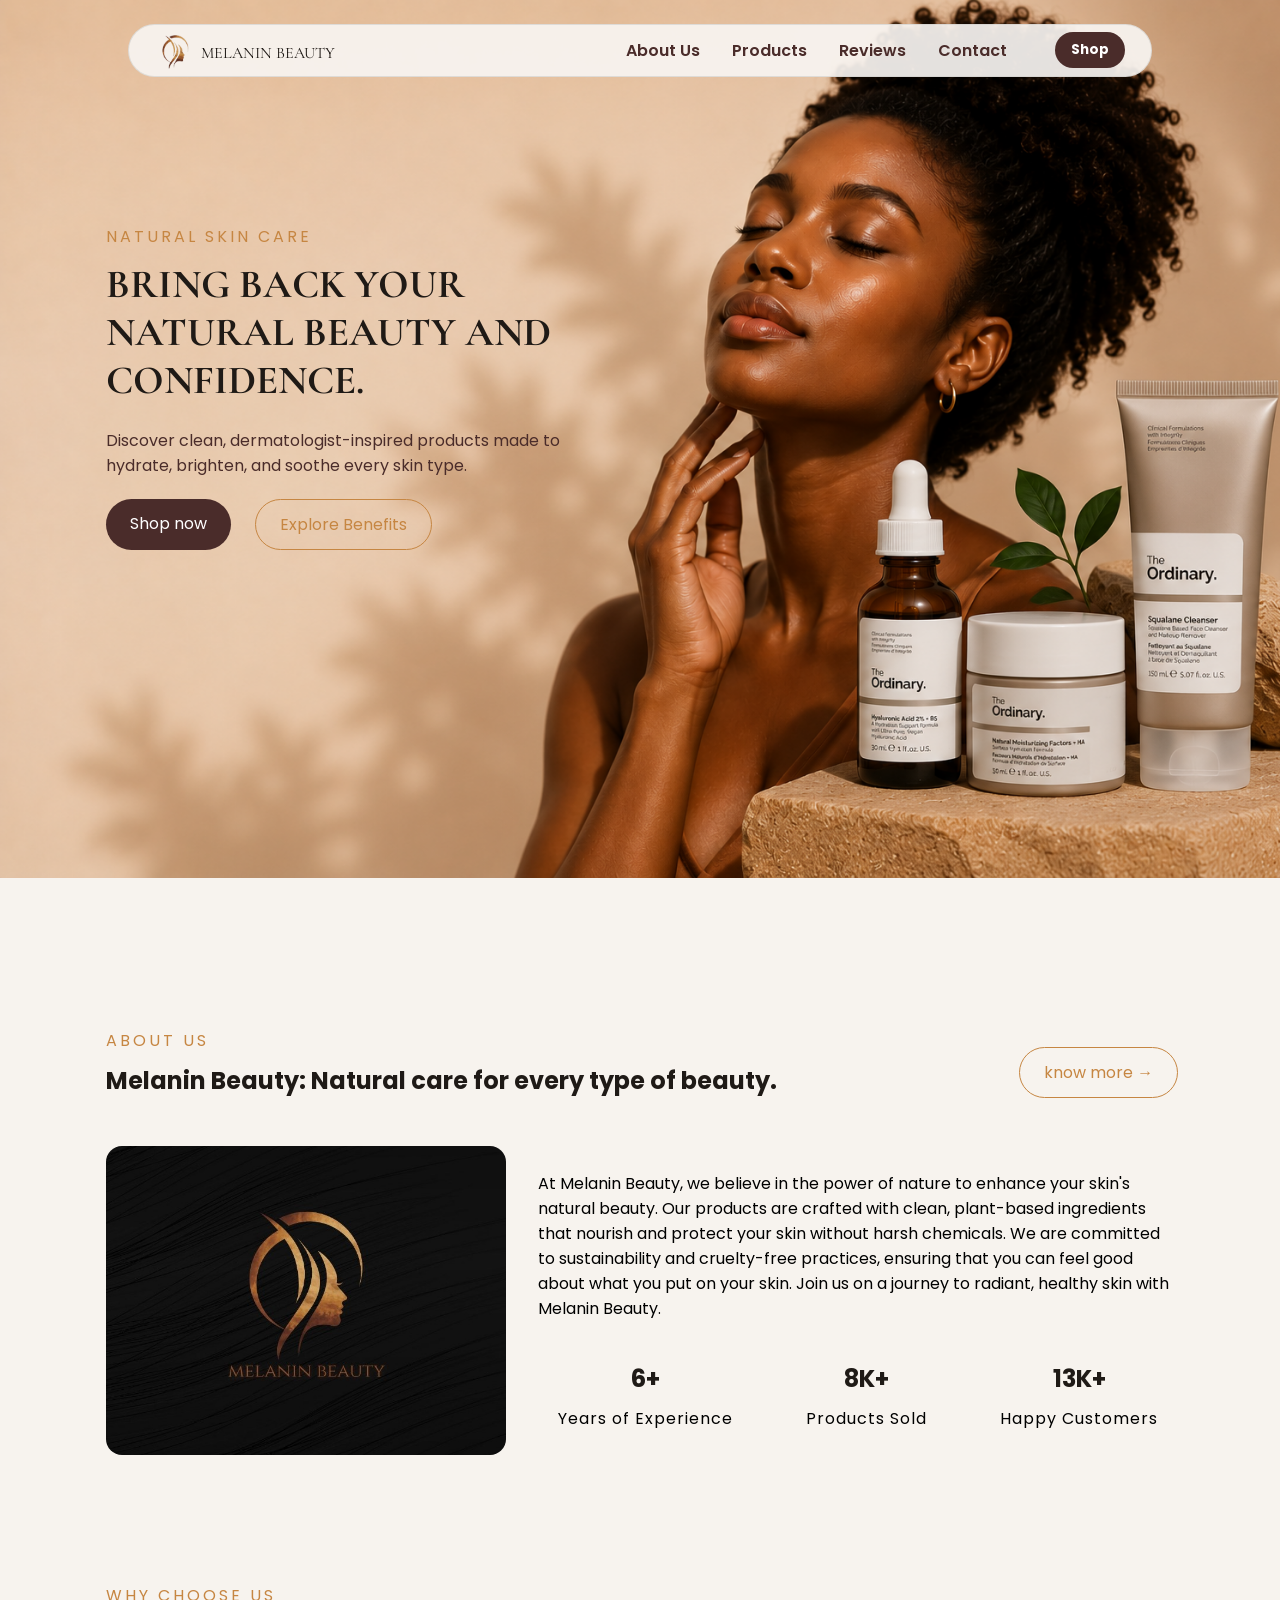
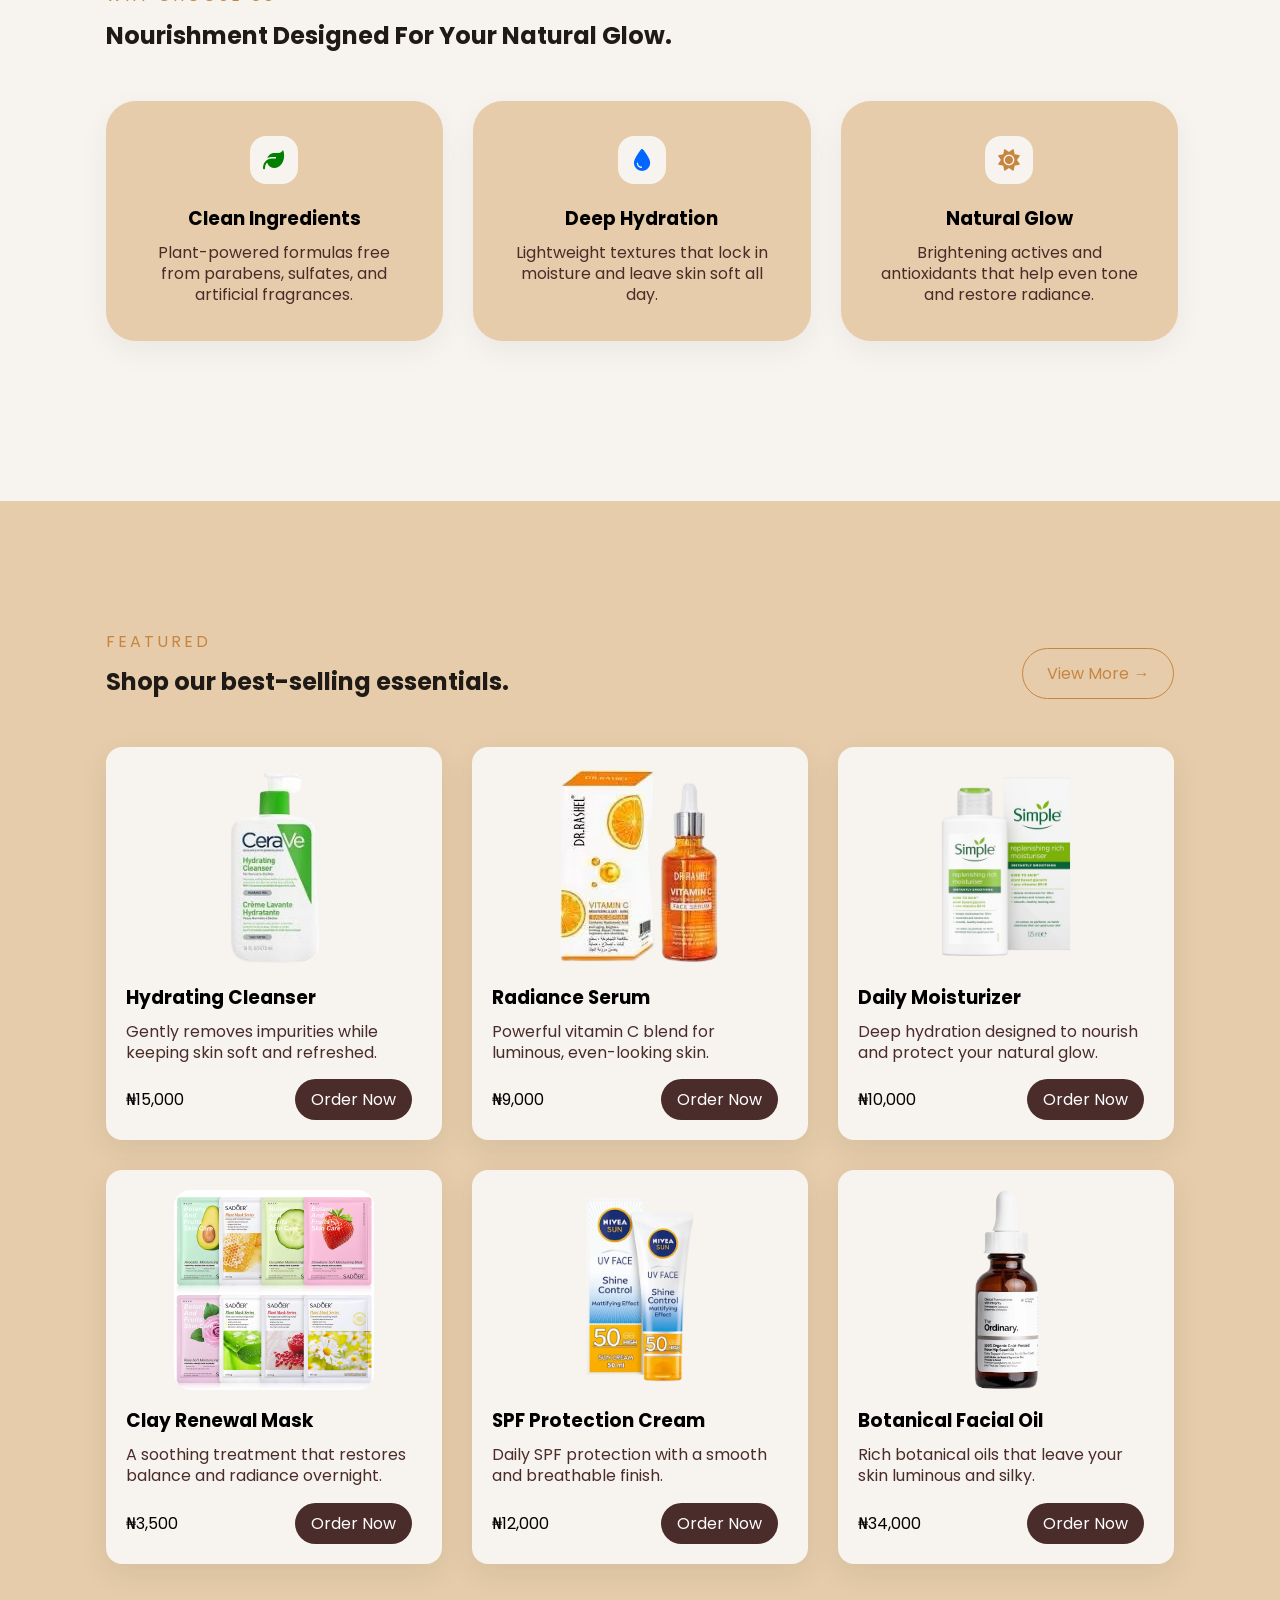
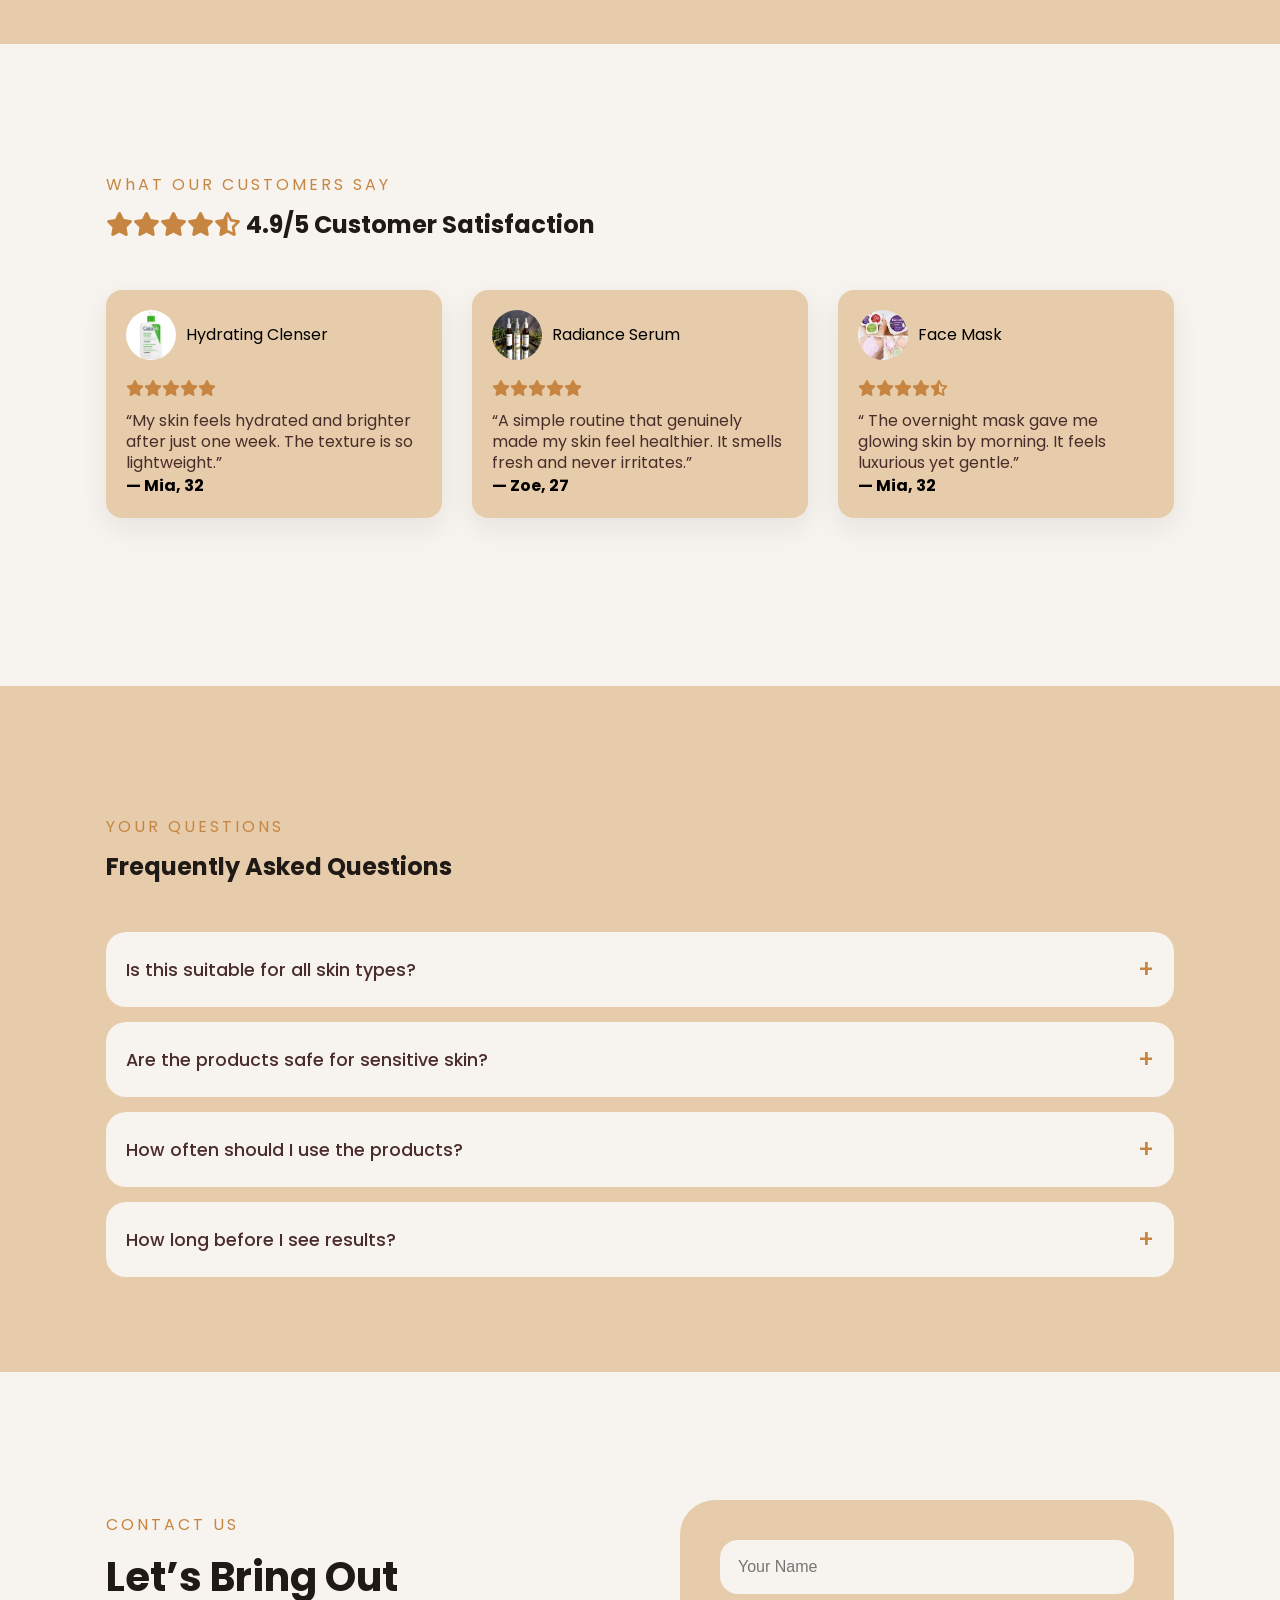
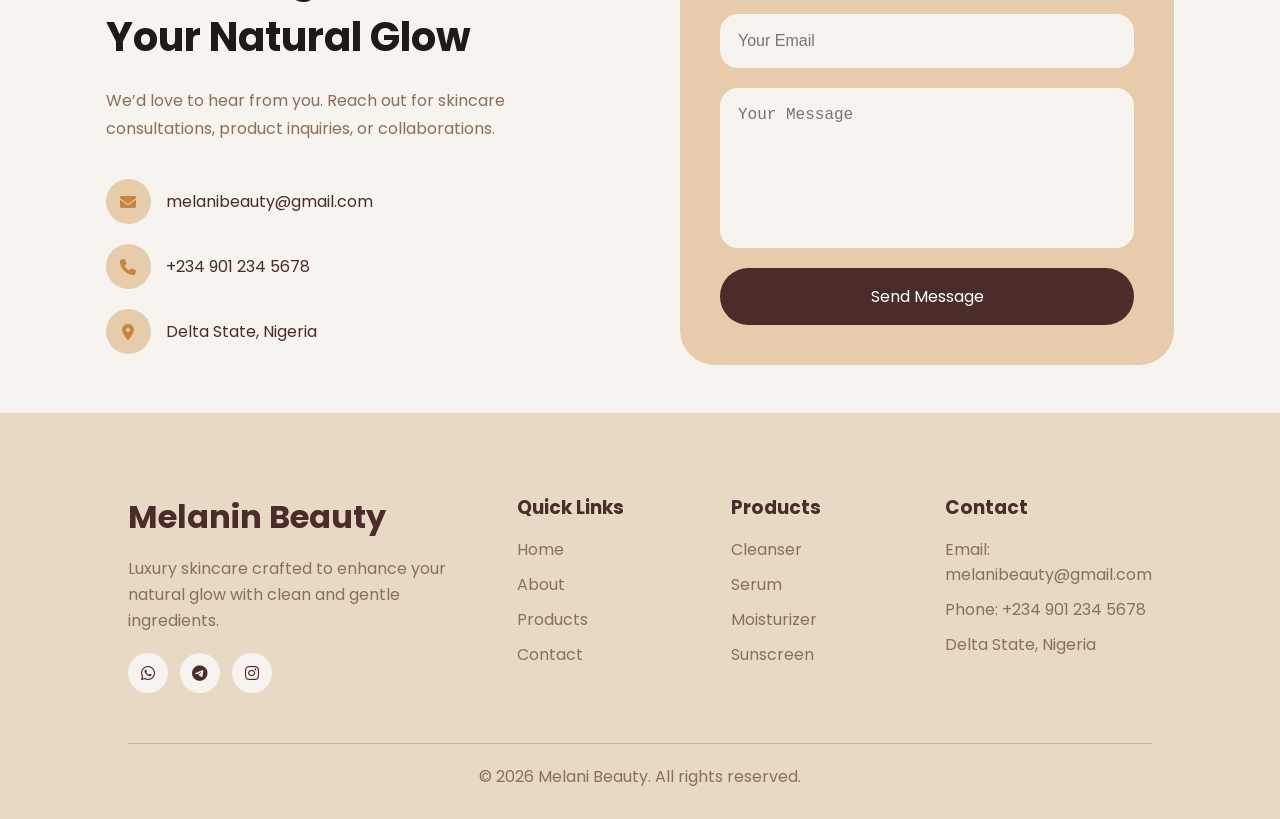
==== index.html @ 63591e83 "all" ====
<!doctype html>
<html lang="en">
  <head>
    <meta charset="UTF-8" />
    <meta name="viewport" content="width=device-width, initial-scale=1.0" />
    <link rel="preconnect" href="https://fonts.googleapis.com" />
    <link rel="preconnect" href="https://fonts.gstatic.com" crossorigin />
    <link
      href="https://fonts.googleapis.com/css2?family=Cormorant+Garamond:wght@400;500;600;700&family=Poppins:wght@300;400;500;600&display=swap"
      rel="stylesheet"
    />
    <link rel="stylesheet" href="style.css" />
    <link
      rel="shortcut icon"
      href="1000046789-removebg-preview.png"
      type="image/x-icon"
    />
    <link
      rel="stylesheet"
      href="https://cdnjs.cloudflare.com/ajax/libs/font-awesome/6.5.1/css/all.min.css"
    />
    <title>MELANIN BEAUTY</title>
  </head>
  <body>
    <header>
      <!-- header -->
      <nav class="contain container reveal">
        <a href="#" id="logo"
          ><img src="1000046789-removebg-preview.png" alt="logo" />
          <p class="logo-text">MELANIN BEAUTY</p></a
        >

        <!-- toggle input -->
        <input type="checkbox" id="menu-toggle" hidden />

        <!-- icon opens menu -->
        <label for="menu-toggle" class="dropdownimg">
          <span></span>
          <span></span>
          <span></span>
        </label>

        <!-- full dropdown -->
        <div class="dropdown">
          <ul>
            <div class="navtext">
              <a href="#about"><li>About Us</li></a>
              <a href="#products"><li>Products</li></a>
              <a href="#reviews"><li>Reviews</li></a>
              <a href="#contact"><li>Contact</li></a>
            </div>

            <!-- nav button -->
            <button class="navbutton">
              <a href="./product/index.html">Shop</a>
            </button>
          </ul>
        </div>
      </nav>
    </header>

    <main>
      <!-- Hero -->
      <section class="top-hero">
        <div class="hero contain container">
          <!-- hero-text -->
          <div class="hero-text">
            <p class="intro">NATURAL SKIN CARE</p>
            <h1>BRING BACK YOUR NATURAL BEAUTY AND CONFIDENCE.</h1>
            <p id="hero-second" class="sub">
              Discover clean, dermatologist-inspired products made to hydrate,
              brighten, and soothe every skin type.
            </p>

            <!-- hero-buttons -->
            <div class="hero-buttons">
              <a href="./product/index.html" id="hero-first">Shop now</a>

              <a href="#benefits" id="hero-butt">Explore Benefits</a>
            </div>
          </div>
        </div>
      </section>

      <div class="container bodily">
        <!-- About us -->
        <section id="about" class="contain reveal">
          <!-- section head -->
          <div class="sec-text">
            <div class="sec-head">
              <p class="intro">ABOUT US</p>
              <h2>Melanin Beauty: Natural care for every type of beauty.</h2>
            </div>
            <a href="./About/index.html">know more →</a>
          </div>

          <!-- about content -->
          <div class="about-content">
            <img src="Screenshot_20260519-163848.jpg" alt="" />
            <div class="about-text">
              <p>
                At Melanin Beauty, we believe in the power of nature to enhance
                your skin's natural beauty. Our products are crafted with clean,
                plant-based ingredients that nourish and protect your skin
                without harsh chemicals. We are committed to sustainability and
                cruelty-free practices, ensuring that you can feel good about
                what you put on your skin. Join us on a journey to radiant,
                healthy skin with Melanin Beauty.
              </p>

              <div class="stats-section">
                <div class="stat-box">
                  <h2 class="counter" data-target="10" data-suffix="+">0</h2>
                  <p>Years of Experience</p>
                </div>

                <div class="stat-box">
                  <h2 class="counter" data-target="15" data-suffix="K+">0</h2>
                  <p>Products Sold</p>
                </div>

                <div class="stat-box">
                  <h2 class="counter" data-target="25" data-suffix="K+">0</h2>
                  <p>Happy Customers</p>
                </div>
              </div>
            </div>
          </div>
        </section>
        <!-- Benefits -->
        <section id="benefits" class="contain reveal">
          <!-- section head -->
          <div class="sec-head">
            <p class="intro">WHY CHOOSE US</p>
            <h2>Nourishment Designed For Your Natural Glow.</h2>
          </div>

          <!-- value card -->
          <div class="value-grid">
            <!-- first card -->
            <article class="value-card">
              <div class="value-icon"><i class="fas fa-leaf"></i></div>
              <h3>Clean Ingredients</h3>
              <p class="sub">
                Plant-powered formulas free from parabens, sulfates, and
                artificial fragrances.
              </p>
            </article>

            <!-- second card -->
            <article class="value-card">
              <div class="value-icon"><i class="fas fa-tint"></i></div>
              <h3>Deep Hydration</h3>
              <p class="sub">
                Lightweight textures that lock in moisture and leave skin soft
                all day.
              </p>
            </article>

            <!-- third card -->
            <article class="value-card">
              <div class="value-icon"><i class="fas fa-sun"></i></div>
              <h3>Natural Glow</h3>
              <p class="sub">
                Brightening actives and antioxidants that help even tone and
                restore radiance.
              </p>
            </article>
          </div>
        </section>
      </div>

      <div class="bodily differ">
        <!-- Products -->
        <section id="products" class="contain container reveal">
          <!-- section head -->
          <div class="sec-text">
            <div class="sec-head">
              <p class="intro">FEATURED</p>
              <h2>Shop our best-selling essentials.</h2>
            </div>
            <a href="./product/index.html">View More →</a>
          </div>

          <!-- Sales -->
          <div class="product-grid">
            <!-- product 1 -->
            <article class="product-card">
              <div class="product-thumb product-cream">
                <img src="cleanser_1-removebg-preview.png" alt="product" />
              </div>
              <h3>Hydrating Cleanser</h3>
              <p class="sub">
                Gently removes impurities while keeping skin soft and refreshed.
              </p>

              <div class="price">
                <span class="price-num">₦15,000</span>
                <a
                  href="https://wa.me/2349023679816?text=Hello%20I%20want%20to%20place%20an%20order%20for%20cerave%20hydrating%20cleanser%20for%20₦15,000."
                  target="_blank"
                  >Order Now</a
                >
              </div>
            </article>

            <!-- product 2 -->
            <article class="product-card">
              <div class="product-thumb product-serum">
                <img src="serum_3-removebg-preview.png" alt="product" />
              </div>
              <h3>Radiance Serum</h3>
              <p class="sub">
                Powerful vitamin C blend for luminous, even-looking skin.
              </p>
              <div class="price">
                <span class="price-num">₦9,000</span>
                <a
                  href="https://wa.me/2349023679816?text=Hello%20I%20want%20to%20place%20an%20order%20for%20DrRashel%20radiance%20serum%20for%20₦9,000."
                  target="_blank"
                  >Order Now</a
                >
              </div>
            </article>

            <!-- product 3 -->
            <article class="product-card">
              <div class="product-thumb product-mist">
                <img src="simple-removebg-preview.png" alt="product" />
              </div>
              <h3>Daily Moisturizer</h3>
              <p class="sub">
                Deep hydration designed to nourish and protect your natural
                glow.
              </p>
              <div class="price">
                <span class="price-num">₦10,000</span>
                <a
                  href="https://wa.me/2349023679816?text=Hello%20I%20want%20to%20place%20an%20order%20for%20daily%20moisturizer%20for%20₦10,000."
                  target="_blank"
                  >Order Now</a
                >
              </div>
            </article>

            <!-- product 4 -->
            <article class="product-card">
              <div class="product-thumb product-cream">
                <img src="facemask.avif" alt="product" />
              </div>
              <h3>Clay Renewal Mask</h3>
              <p class="sub">
                A soothing treatment that restores balance and radiance
                overnight.
              </p>
              <div class="price">
                <span class="price-num">₦3,500</span>
                <a
                  href="https://wa.me/2349023679816?text=Hello%20I%20want%20to%20place%20an%20order%20for%20clay%20renewal%20mask%20for%20₦3,500."
                  target="_blank"
                  >Order Now</a
                >
              </div>
            </article>

            <!-- product 5 -->
            <article class="product-card">
              <div class="product-thumb product-serum">
                <img src="sunscreen1-removebg-preview.png" alt="product" />
              </div>
              <h3>SPF Protection Cream</h3>
              <p class="sub">
                Daily SPF protection with a smooth and breathable finish.
              </p>
              <div class="price">
                <span class="price-num">₦12,000</span>
                <a
                  href="https://wa.me/2349023679816?text=Hello%20I%20want%20to%20place%20an%20order%20for%20nivea%20spf%20protection%20cream%20for%20₦12,000."
                  target="_blank"
                  >Order Now</a
                >
              </div>
            </article>

            <!-- product 6 -->
            <article class="product-card">
              <div class="product-thumb product-serum">
                <img src="facial_oil_1-removebg-preview.png" alt="product" />
              </div>
              <h3>Botanical Facial Oil</h3>
              <p class="sub">
                Rich botanical oils that leave your skin luminous and silky.
              </p>
              <div class="price">
                <span class="price-num">₦34,000</span>
                <a
                  href="https://wa.me/2349023679816?text=Hello%20I%20want%20to%20place%20an%20order%20for%20theordinary%20facial%20oil%20for%20₦34,000."
                  target="_blank"
                  >Order Now</a
                >
              </div>
            </article>
          </div>
        </section>
      </div>

      <div class="container contain bodily">
        <!-- Reviews -->
        <section id="reviews" class="reveal">
          <!-- section head -->
          <div class="sec-head">
            <p class="intro">WhAT OUR CUSTOMERS SAY</p>
            <h2>
              <i class="fas fa-star"></i><i class="fas fa-star"></i
              ><i class="fas fa-star"></i><i class="fa fas-star"></i
              ><i class="fas fa-star"></i
              ><i class="fas fa-star-half-alt"></i> 4.9/5 Customer Satisfaction
            </h2>
          </div>

          <!-- comments -->
          <div class="testimonial-grid">
            <!-- testimonial 1 -->
            <article class="testimonial-card">
              <div class="testimonial-img">
                <img
                  src="cleanser 1.jpg"
                  alt="product"
                  class="testimonial-thumb"
                />
                <p>Hydrating Clenser</p>
              </div>
              <div class="testimonial-text">
                <span class="testimonial-icon"
                  ><i class="fas fa-star"></i><i class="fas fa-star"></i
                  ><i class="fas fa-star"></i><i class="fas fa-star"></i
                  ><i class="fas fa-star"></i
                ></span>
                <p class="sub">
                  “My skin feels hydrated and brighter after just one week. The
                  texture is so lightweight.”
                </p>
                <strong>— Mia, 32</strong>
              </div>
            </article>
            <!-- testimonial 2 -->
            <article class="testimonial-card">
              <div class="testimonial-img">
                <img
                  src="testimonial.jfif"
                  alt="product"
                  class="testimonial-thumb"
                />
                <p>Radiance Serum</p>
              </div>
              <div class="testimonial-text">
                <span class="testimonial-icon"
                  ><i class="fas fa-star"></i><i class="fas fa-star"></i
                  ><i class="fas fa-star"></i><i class="fas fa-star"></i
                  ><i class="fas fa-star"></i
                ></span>
                <p class="sub">
                  “A simple routine that genuinely made my skin feel healthier.
                  It smells fresh and never irritates.”
                </p>
                <strong>— Zoe, 27</strong>
              </div>
            </article>
            <!-- testimonial 3 -->
            <article class="testimonial-card">
              <div class="testimonial-img">
                <img
                  src="face mask 2.jpg"
                  alt="product"
                  class="testimonial-thumb"
                />
                <p>Face Mask</p>
              </div>
              <div class="testimonial-text">
                <span class="testimonial-icon"
                  ><i class="fas fa-star"></i><i class="fas fa-star"></i
                  ><i class="fas fa-star"></i><i class="fas fa-star"></i
                  ><i class="fas fa-star-half-alt"></i
                ></span>
                <p class="sub">
                  “ The overnight mask gave me glowing skin by morning. It feels
                  luxurious yet gentle.”
                </p>
                <strong>— Mia, 32</strong>
              </div>
            </article>
          </div>
        </section>
      </div>

      <div class="bodily differ">
        <!-- FAQ -->
        <section id="faq" class="contain container reveal">
          <div class="sec-head">
            <p class="intro">YOUR QUESTIONS</p>
            <h2>Frequently Asked Questions</h2>
          </div>

          <div class="faq-container">
            <div class="faq-item">
              <div class="faq-question">
                Is this suitable for all skin types?
                <span class="icon">+</span>
              </div>
              <div class="faq-answer">
                Yes, our products are formulated to be gentle and suitable for
                all skin types, including sensitive skin.
              </div>
            </div>

            <div class="faq-item">
              <div class="faq-question">
                Are the products safe for sensitive skin?
                <span class="icon">+</span>
              </div>
              <div class="faq-answer">
                Absolutely. We focus on clean, soothing ingredients designed to
                reduce irritation and support the skin barrier.
              </div>
            </div>

            <div class="faq-item">
              <div class="faq-question">
                How often should I use the products?
                <span class="icon">+</span>
              </div>
              <div class="faq-answer">
                Most products can be used daily, morning and night depending on
                your skincare routine.
              </div>
            </div>

            <div class="faq-item">
              <div class="faq-question">
                How long before I see results?
                <span class="icon">+</span>
              </div>
              <div class="faq-answer">
                Visible improvements usually appear within 2–3 weeks of
                consistent use.
              </div>
            </div>
          </div>
        </section>
      </div>

      <div class="bodily container contain">
        <!-- Contact -->
        <section id="contact" class="contact-section reveal">
          <div class="contact-text">
            <div class="sec-head">
              <p class="intro">CONTACT US</p>
              <h2>
                Let’s Bring Out <br />
                Your Natural Glow
              </h2>
              <p class="contact-description">
                We’d love to hear from you. Reach out for skincare
                consultations, product inquiries, or collaborations.
              </p>
            </div>

            <div class="contact-info">
              <div class="info-item">
                <i class="fas fa-envelope"></i>
                <span>melanibeauty@gmail.com</span>
              </div>

              <div class="info-item">
                <i class="fas fa-phone"></i>
                <span>+234 901 234 5678</span>
              </div>

              <div class="info-item">
                <i class="fas fa-location-dot"></i>
                <span>Delta State, Nigeria</span>
              </div>
            </div>
          </div>

          <div class="contact-form">
            <form>
              <input type="text" placeholder="Your Name" />

              <input type="email" placeholder="Your Email" />

              <textarea placeholder="Your Message"></textarea>

              <button type="submit">Send Message</button>
            </form>
          </div>
        </section>
      </div>
    </main>

    <!-- footer -->
    <footer class="footer">
      <div class="footer-container">
        <!-- BRAND -->
        <div class="footer-brand">
          <h2>Melanin Beauty</h2>
          <p>
            Luxury skincare crafted to enhance your natural glow with clean and
            gentle ingredients.
          </p>

          <div class="social-icons">
            <a
              href="https://wa.me/2348012345678?text=Hi%20Melanin%20Beauty,%20I'm%20interested%20in%20your%20skincare%20products."
              target="_blank"
            >
              <i class="fa-brands fa-whatsapp"></i>
            </a>
            <a href="https://t.me/melaninbeauty" target="_blank">
              <i class="fa-brands fa-telegram"></i>
            </a>
            <a href="https://instagram.com/melaninbeauty" target="_blank">
              <i class="fa-brands fa-instagram"></i>
            </a>
          </div>
        </div>

        <!-- LINKS -->
        <div class="footer-links">
          <h3>Quick Links</h3>
          <a href="#">Home</a>
          <a href="./About/index.html">About</a>
          <a href="./product/index.html">Products</a>
          <a href="#">Contact</a>
        </div>

        <!-- PRODUCTS -->
        <div class="footer-links">
          <h3>Products</h3>
          <a href="#">Cleanser</a>
          <a href="#">Serum</a>
          <a href="#">Moisturizer</a>
          <a href="#">Sunscreen</a>
        </div>

        <!-- CONTACT -->
        <div class="footer-contact">
          <h3>Contact</h3>
          <p>Email: melanibeauty@gmail.com</p>
          <p>Phone: +234 901 234 5678</p>
          <p>Delta State, Nigeria</p>
        </div>
      </div>

      <div class="footer-bottom">
        <p>© 2026 Melani Beauty. All rights reserved.</p>
      </div>
    </footer>
  </body>
  <script src="script.js"></script>
</html>
---- style.css ----
* {
  padding: 0;
  margin: 0;
  box-sizing: border-box;
  scroll-behavior: smooth;
}

h1,
.logo-text {
  font-family: "Cormorant Garamond", serif;
}

body,
nav,
p,
button {
  font-family: "Poppins", sans-serif;
}

a {
  cursor: pointer;
  text-decoration: none;
}

button {
  cursor: pointer;
  border: none;
}

.container {
  max-width: 1120px;
  padding-left: 2%;
  margin-inline: auto;
}

.contain {
  max-width: 1120px;
  padding-right: 2%;
  margin-inline: auto;
}

body {
  position: relative;
  background: #f7f3ee;
}

header {
  display: flex;
  justify-content: center;
  align-items: center;
}

/* nav bar */

nav {
  background-color: rgba(248, 245, 241, 0.92);
  display: flex;
  justify-content: space-between;
  align-items: center;
  gap: 1rem;
  position: fixed;
  border-radius: 2rem;
  padding-block: 6px;
  top: 1.5rem;
  width: 80%;
  border: 1px solid rgba(204, 202, 198, 0.548);
  z-index: 100;
}

#logo {
  display: flex;
  justify-content: center;
  align-items: end;
  gap: 6px;
  color: #1f1a16;
}

#logo p {
  margin-bottom: 6.5px;
}

#logo img {
  max-width: 40px;
  max-height: 40px;
  border-radius: 50%;
}

ul {
  display: flex;
  justify-content: center;
  align-items: center;
  gap: 3rem;
  list-style: none;
}

.navtext {
  display: flex;
  align-items: center;
  justify-content: center;
  gap: 2rem;
  flex: 1;
}

.navtext a {
  color: #4a2c2a;
  font-weight: 600;
}

.navtext a:hover {
  color: #c68642;
}

.navbutton {
  background-color: #4a2c2a;
  color: #fff;
  padding: 0.5rem 1rem;
  border-radius: 999px;
}

.navbutton:hover {
  background-color: #c68642;
}
.navbutton a {
  color: inherit;
  font-weight: 700;
}

.dropdownimg {
  display: none;
}

/* hero */
.top-hero {
  background-image: url("background-image-desktop.png");
  background-repeat: no-repeat;
  background-size: 100%;
  height: 100vh;
}
.hero {
  display: flex;
  justify-content: left;
  padding-top: 14rem;
}

.hero-text {
  max-width: 30rem;
}
.intro {
  color: #c68642;
  letter-spacing: 3px;
  margin-bottom: 10px;
}

.sub {
  color: #4a2c2a;
}

.hero-text h1 {
  font-size: 2.5rem;
  color: #1f1a16;
  margin-bottom: 1.5rem;
  font-weight: 50px;
}

.hero-text p {
  line-height: 1.6;
}

.hero-buttons {
  display: flex;
  gap: 1.5rem;
  margin-top: 20px;
}

#hero-first {
  background: #4a2c2a;
  color: #fff;
  border-radius: 30px;
  padding: 0.75rem 1.5rem;
  transition: background 0.3s ease;
}

#hero-first:hover {
  box-shadow: 0 10px 30px rgba(0, 0, 0, 0.986);
}

#hero-first:active {
  box-shadow: none;
}

#hero-butt,
.sec-text a {
  background: none;
  color: #c68642;
  border: 1px solid #c68642;
  border-radius: 30px;
  padding: 0.75rem 1.5rem;
  transition: background-color 0.3s ease;
}

#hero-butt:hover,
.sec-text a:hover {
  color: #ffffff;
  background-color: #c68642;
}

/* bodily */

.bodily section {
  padding-top: 8rem;
}

.bodily h2 {
  color: #1f1a16;
}

/* .sec-head p,
.sec-head h2 {
  align-items: center;
  justify-content: center;
  display: flex;
} */

.sec-text {
  display: flex;
  justify-content: space-between;
  align-items: end;
}

.about-content {
  display: flex;
  gap: 2rem;
  justify-content: space-between;
  align-items: center;
  margin-top: 3rem;
}

.about-content img {
  max-width: 400px;
  border-radius: 1rem;
}

.about-text {
  max-width: 60%;
}

.stats-section {
  width: 100%;
  padding: 40px 20px 0;
  display: flex;
  justify-content: space-between;
  align-items: center;
  flex-wrap: wrap;
}

.stat-box {
  text-align: center;
}

.stat-box h2 {
  margin-bottom: 10px;
}

.stat-box p {
  letter-spacing: 1px;
}

/* benefit */
.value-grid {
  display: grid;
  grid-template-columns: repeat(3, 1fr);
  gap: 30px;
  margin-top: 3rem;
  margin-bottom: 10rem;
}
.value-card {
  padding: 35px;
  border-radius: 30px;
  background: #e6ccaa;
  box-shadow: 0 10px 30px rgba(0, 0, 0, 0.05);
  transition: 0.4s ease;
  display: flex;
  flex-direction: column;
  justify-content: center;
  align-items: center;
}

.value-card:hover {
  transform: translateY(-8px);
}

.value-icon {
  width: 3rem;
  height: 3rem;
  display: grid;
  place-items: center;
  border-radius: 1rem;
  background: #f7f3ee;
  font-size: 1.35rem;
  margin-bottom: 1.25rem;
}

.fa-leaf {
  color: green;
}
.fa-tint {
  color: rgb(0, 102, 255);
}
.fa-sun {
  color: #c68642;
}

.sub {
  margin-top: 10px;
  line-height: 1.3;
}

.value-card .sub {
  text-align: center;
}

/* product */
.differ {
  background-color: #e6ccaa;
}

.product-grid {
  display: grid;
  grid-template-columns: repeat(3, 1fr);
  gap: 30px;
  margin-top: 3rem;
  padding-bottom: 5rem;
}

.product-card {
  background: #f7f3ee;
  border-radius: 1rem;
  padding: 20px;
  box-shadow: 0 10px 30px rgba(31, 26, 22, 0.08);
  transition: 0.4s ease;
}

.product-card:hover {
  transform: translateY(-8px);
}

.product-thumb {
  max-width: 100%;
  height: 200px;
  border-radius: 1rem;
  margin-bottom: 1rem;
  align-items: center;
  display: flex;
  justify-content: center;
}

.product-thumb img {
  max-width: 100%;
  max-height: 100%;
  border-radius: 1rem;
}

.price {
  display: flex;
  justify-content: space-between;
  align-items: center;
  margin-top: 1rem;
  padding-right: 10px;
}

.price a {
  background: #4a2c2a;
  color: #fff;
  border-radius: 30px;
  padding: 0.5rem 1rem;
  transition: background 0.3s ease;
}

.price a:hover {
  background-color: #c68642;
}

/* reviews */

.fa-star {
  color: #c68642;
}

.fa-star-half-alt {
  color: #c68642;
}

.testimonial-grid {
  display: grid;
  grid-template-columns: repeat(3, 1fr);
  gap: 30px;
  margin-top: 3rem;
  margin-bottom: 10.5rem;
}

.testimonial-card {
  background: #e6ccaa;
  border-radius: 1rem;
  padding: 20px;
  box-shadow: 0 10px 30px rgba(31, 26, 22, 0.08);
  transition: 0.4s ease;
}

.testimonial-card:hover {
  transform: translateY(-8px);
  box-shadow: 0 15px 40px rgba(31, 26, 22, 0.247);
}

.testimonial-img {
  display: flex;
  align-items: center;
  gap: 10px;
  margin-bottom: 1rem;
}
.testimonial-img img {
  width: 50px;
  height: 50px;
  border-radius: 50%;
}

/* FAQ */
.faq-container {
  margin-top: 3rem;
  padding-bottom: 5rem;
}

.faq-item {
  background: #f7f3ee;
  border-radius: 20px;
  padding: 20px;
  margin-bottom: 15px;
  cursor: pointer;
  transition: 0.3s ease;
}

.faq-item:hover {
  transform: translateY(-3px);
}

.faq-question {
  display: flex;
  justify-content: space-between;
  align-items: center;
  font-size: 1.1rem;
  color: #4a2c2a;
  font-weight: 500;
}

.icon {
  font-size: 1.5rem;
  color: #c68642;
  transition: 0.3s ease;
}

.faq-answer {
  max-height: 0;
  overflow: hidden;
  color: #8a6f5a;
  line-height: 1.6;
  margin-top: 0;
  transition: all 0.4s ease;
}

.faq-item.active .icon {
  transform: rotate(45deg);
}

/* contact */
.contact-section {
  display: grid;
  grid-template-columns: 1fr 1fr;
  gap: 80px;
  align-items: center;
  margin-bottom: 3rem;
}

.contact-text h2 {
  font-size: 2.5rem;
  margin-top: 0.5rem;
}

.contact-description {
  color: #8a6f5a;
  line-height: 1.8;
  margin-bottom: 35px;
  margin-top: 20px;
}

.contact-info {
  display: flex;
  flex-direction: column;
  gap: 20px;
}

.info-item {
  display: flex;
  align-items: center;
  gap: 15px;
  color: #4a2c2a;
}

.info-item i {
  width: 45px;
  height: 45px;
  display: flex;
  align-items: center;
  justify-content: center;
  border-radius: 50%;
  background: #e6ccaa;
  color: #c68642;
}

.contact-form {
  background: #e6ccaa;
  padding: 40px;
  border-radius: 35px;
}

.contact-form form {
  display: flex;
  flex-direction: column;
  gap: 20px;
}

.contact-form input,
.contact-form textarea {
  padding: 18px;
  border: none;
  outline: none;
  border-radius: 18px;
  background: #f7f3ee;
  color: #4a2c2a;
  font-size: 1rem;
}

.contact-form textarea {
  height: 160px;
  resize: none;
}

.contact-form button {
  padding: 16px;
  border: none;
  border-radius: 30px;
  background: #4a2c2a;
  color: white;
  font-size: 1rem;
  cursor: pointer;
  transition: 0.3s ease;
}

.contact-form button:hover {
  background: #c68642;
}

.reveal {
  opacity: 0;
  transform: translateY(40px);
  transition: all 0.8s ease;
}

.reveal.active {
  opacity: 1;
  transform: translateY(0);
}

/* footer */
.footer {
  background: #e8d9c5;
  padding: 80px 10% 30px;
  color: #4a2c2a;
}

.footer-container {
  display: grid;
  grid-template-columns: 2fr 1fr 1fr 1fr;
  gap: 40px;
}

.footer-brand h2 {
  font-size: 2rem;
  margin-bottom: 15px;
}

.footer-brand p {
  color: #8a6f5a;
  line-height: 1.6;
  margin-bottom: 20px;
}

.footer-links h3,
.footer-contact h3 {
  margin-bottom: 15px;
}

.footer-links a {
  display: block;
  text-decoration: none;
  color: #8a6f5a;
  margin-bottom: 10px;
  transition: 0.3s;
}

.footer-links a:hover {
  color: #c68642;
}

.footer-contact p {
  color: #8a6f5a;
  margin-bottom: 10px;
}

/* SOCIAL ICONS */
.social-icons {
  display: flex;
  gap: 12px;
}

.social-icons i {
  width: 40px;
  height: 40px;
  display: flex;
  align-items: center;
  justify-content: center;
  border-radius: 50%;
  background: #f7f3ee;
  color: #4a2c2a;
  transition: 0.3s ease;
  cursor: pointer;
}

.social-icons i:hover {
  background: #4a2c2a;
  color: white;
  transform: translateY(-5px);
}

/* BOTTOM */
.footer-bottom {
  text-align: center;
  margin-top: 50px;
  padding-top: 20px;
  border-top: 1px solid rgba(74, 44, 42, 0.2);
  color: #8a6f5a;
}

/* TABLET - 768px and below */
@media (max-width: 768px) {
  .container,
  .contain {
    padding-left: 2%;
    padding-right: 2%;
  }

  /* Hero Section */
  .top-hero {
    height: auto;
    padding-bottom: 15rem;
  }

  .hero-text h1 {
    font-size: 2rem;
    margin-bottom: 1rem;
  }

  .hero-text p {
    font-size: 0.95rem;
  }

  .hero-buttons {
    flex-direction: column;
    gap: 1rem;
    width: 100%;
  }

  #hero-first,
  #hero-butt {
    width: 100%;
    text-align: center;
  }

  /* Body sections */
  .bodily section {
    padding-top: 5rem;
  }

  /* About Section */
  .about-content {
    flex-direction: column;
    gap: 1.5rem;
  }

  .about-content img {
    max-width: 100%;
    width: 100%;
  }

  .about-text {
    max-width: 100%;
    width: 100%;
  }

  .stats-section {
    padding: 30px 0 0;
    flex-direction: column;
    gap: 20px;
  }

  .stat-box {
    width: 100%;
  }

  /* Benefits Section */
  .value-grid {
    grid-template-columns: repeat(2, 1fr);
    gap: 20px;
    margin-bottom: 5rem;
  }

  .value-card {
    padding: 25px;
  }

  /* Product Section */
  .product-grid {
    grid-template-columns: repeat(2, 1fr);
    gap: 20px;
    padding-bottom: 3rem;
  }

  /* Testimonials Section */
  .testimonial-grid {
    grid-template-columns: repeat(2, 1fr);
    gap: 20px;
    margin-bottom: 5rem;
  }

  /* Contact Section */
  .contact-section {
    grid-template-columns: 1fr;
    gap: 40px;
  }

  .contact-form {
    padding: 30px;
  }

  /* Footer */
  .footer-container {
    grid-template-columns: repeat(2, 1fr);
    gap: 30px;
  }

  .footer {
    padding: 50px 5% 20px;
  }

  .sec-text {
    flex-direction: column;
    align-items: flex-start;
    gap: 1rem;
  }

  .sec-text a,
  #hero-butt {
    align-self: flex-start;
  }

  .footer-brand h2 {
    font-size: 1.5rem;
  }
}

/* MOBILE - 480px and below */
@media (max-width: 480px) {
  .container,
  .contain {
    padding-left: 2%;
    padding-right: 2%;
    max-width: 100%;
  }

  /* Hero Section */
  .top-hero {
    padding-bottom: 10rem;
    height: auto;
  }

  .hero {
    padding-top: 5rem;
  }

  .hero-text h1 {
    font-size: 1.5rem;
    margin-bottom: 1rem;
    line-height: 1.3;
  }

  .hero-text p {
    font-size: 0.9rem;
    line-height: 1.5;
  }

  .intro {
    font-size: 0.8rem;
    letter-spacing: 2px;
  }

  .hero-buttons {
    width: 100%;
    gap: 0.75rem;
  }

  #hero-first,
  #hero-butt {
    font-size: 0.9rem;
    padding: 0.6rem 1.2rem;
    width: 100%;
  }

  /* Body sections */
  .bodily section {
    padding-top: 3rem;
    padding-bottom: 1rem;
  }

  /* Section Headings */
  .sec-head h2 {
    font-size: 1.5rem;
    line-height: 1.3;
  }

  .sec-text {
    flex-direction: column;
    align-items: flex-start;
    gap: 1rem;
  }

  .sec-text a {
    align-self: flex-start;
    font-size: 0.9rem;
    padding: 0.5rem 1rem;
  }

  /* About Section */
  .about-content {
    gap: 1rem;
  }

  .about-content img {
    max-width: 100%;
    height: auto;
    margin-bottom: 1rem;
  }

  .about-text {
    max-width: 100%;
  }

  .about-text p {
    font-size: 0.9rem;
    line-height: 1.5;
    margin-bottom: 1.5rem;
  }

  .stats-section {
    padding: 20px 0 0;
    gap: 15px;
    flex-direction: column;
  }

  .stat-box h2 {
    font-size: 1.5rem;
    margin-bottom: 5px;
  }

  .stat-box p {
    font-size: 0.85rem;
  }

  /* Benefits Section */
  .value-grid {
    grid-template-columns: 1fr;
    gap: 15px;
    margin-bottom: 3rem;
  }

  .value-card {
    padding: 20px;
  }

  .value-card h3 {
    font-size: 1.1rem;
    margin-bottom: 0.5rem;
  }

  .value-card p {
    font-size: 0.9rem;
  }

  .value-icon {
    width: 2.5rem;
    height: 2.5rem;
    font-size: 1.1rem;
    margin-bottom: 1rem;
  }

  /* Product Section */
  .product-grid {
    grid-template-columns: 1fr;
    gap: 15px;
    padding-bottom: 2rem;
  }

  .product-card {
    padding: 15px;
  }

  .product-card h3 {
    font-size: 1rem;
    margin-bottom: 0.5rem;
  }

  .product-thumb {
    height: 150px;
    margin-bottom: 0.75rem;
  }

  .price {
    font-size: 0.9rem;
    padding-right: 5px;
  }

  .price-num {
    font-weight: 600;
  }

  .price a {
    padding: 0.4rem 0.8rem;
    font-size: 0.85rem;
  }

  /* Testimonials Section */
  .testimonial-grid {
    grid-template-columns: 1fr;
    gap: 15px;
    margin-bottom: 3rem;
  }

  .testimonial-card {
    padding: 15px;
  }

  .testimonial-img {
    gap: 8px;
    margin-bottom: 0.75rem;
  }

  .testimonial-img img {
    width: 40px;
    height: 40px;
  }

  .testimonial-img p {
    font-size: 0.85rem;
  }

  .testimonial-icon i {
    font-size: 0.8rem;
  }

  .testimonial-card .sub {
    font-size: 0.85rem;
    line-height: 1.5;
  }

  .testimonial-card strong {
    font-size: 0.9rem;
  }

  /* FAQ Section */
  .faq-container {
    margin-top: 1.5rem;
    padding-bottom: 2rem;
  }

  .faq-item {
    padding: 15px;
    margin-bottom: 10px;
    border-radius: 15px;
  }

  .faq-question {
    font-size: 0.95rem;
    gap: 10px;
  }

  .icon {
    font-size: 1.2rem;
    flex-shrink: 0;
  }

  .faq-answer {
    font-size: 0.85rem;
    line-height: 1.5;
    margin-top: 10px;
  }

  /* Contact Section */
  .contact-section {
    gap: 30px;
    margin-bottom: 2rem;
  }

  .contact-text .sec-head h2 {
    font-size: 1.5rem;
  }

  .contact-description {
    font-size: 0.9rem;
    line-height: 1.6;
    margin-bottom: 1.5rem;
    margin-top: 1rem;
  }

  .contact-info {
    gap: 15px;
  }

  .info-item {
    gap: 12px;
    font-size: 0.9rem;
  }

  .info-item i {
    width: 40px;
    height: 40px;
    font-size: 1rem;
  }

  .contact-form {
    padding: 20px;
    border-radius: 25px;
  }

  .contact-form input,
  .contact-form textarea {
    padding: 12px;
    font-size: 0.9rem;
    border-radius: 12px;
  }

  .contact-form textarea {
    height: 120px;
  }

  .contact-form button {
    padding: 12px;
    font-size: 0.9rem;
    border-radius: 20px;
  }

  /* Footer */
  .footer {
    padding: 40px 3% 20px;
  }

  .footer-container {
    grid-template-columns: 1fr;
    gap: 25px;
  }

  .footer-brand h2 {
    font-size: 1.3rem;
    margin-bottom: 10px;
  }

  .footer-brand p {
    font-size: 0.85rem;
    margin-bottom: 15px;
    line-height: 1.5;
  }

  .social-icons {
    gap: 10px;
  }

  .social-icons i {
    width: 35px;
    height: 35px;
    font-size: 0.9rem;
  }

  .footer-links h3,
  .footer-contact h3 {
    font-size: 1rem;
    margin-bottom: 12px;
  }

  .footer-links a {
    font-size: 0.85rem;
    margin-bottom: 8px;
  }

  .footer-contact p {
    font-size: 0.85rem;
    margin-bottom: 8px;
  }

  .footer-bottom {
    margin-top: 30px;
    padding-top: 15px;
    font-size: 0.8rem;
  }
}

/* LARGER TABLET - 893px and below (preserves navbar responsive behavior) */
@media (max-width: 893px) {
  .contain {
    padding-right: 2%;
  }

  .container {
    padding-left: 2%;
  }

  nav {
    flex-wrap: wrap;
    padding-inline: 2%;
  }

  ul {
    gap: 0;
    flex-direction: column;
    align-items: stretch;
  }

  .navtext {
    flex-direction: column;
    gap: 1rem;
    width: 100%;
  }

  .navtext a {
    width: 100%;
    text-align: center;
    padding: 0.85rem 0;
    border-radius: 0.75rem;
    background-color: transparent;
  }

  .navbutton {
    width: 100%;
    text-align: center;
    padding: 1rem 0;
  }

  .dropdownimg {
    display: flex;
    flex-direction: column;
    gap: 4px;
    width: 2.25rem;
    height: 2.25rem;
    align-items: center;
    justify-content: center;
    border: 1px solid rgba(31, 26, 22, 0.16);
    border-radius: 0.75rem;
    background: #fff;
    position: relative;
    cursor: pointer;
    transition: 0.4s ease;
  }

  .dropdownimg span {
    width: 18px;
    height: 2px;
    background: #4a2c2a;
    border-radius: 10px;
    transition: 0.4s ease;
  }

  .dropdownimg.active span:nth-child(1) {
    transform: rotate(45deg) translate(4.5px, 4.5px);
  }
  .dropdownimg.active span:nth-child(2) {
    opacity: 0;
  }

  .dropdownimg.active span:nth-child(3) {
    transform: rotate(-45deg) translate(4.5px, -4.5px);
  }

  .dropdown {
    position: absolute;
    top: 90px;
    left: 0;
    width: 100%;
    display: none;
    background-color: rgba(248, 245, 241, 0.98);
    padding: 1.5rem 2%;
    border-radius: 1rem;
    box-shadow: 0 20px 60px rgba(31, 26, 22, 0.08);
    transition: 0.4s ease;
  }

  /* Responsive menu */
  #menu-toggle:checked + .dropdownimg + .dropdown {
    display: block;
  }

  /* hero */
  .top-hero {
    background-image: url("mobile.png");
    height: auto;
    padding-bottom: 10rem;
  }

  .hero {
    flex-direction: column;
    align-items: center;
    text-align: center;
    padding-top: 8rem;
  }

  .hero-buttons {
    justify-content: center;
    flex-direction: column;
    gap: 1rem;
  }
}
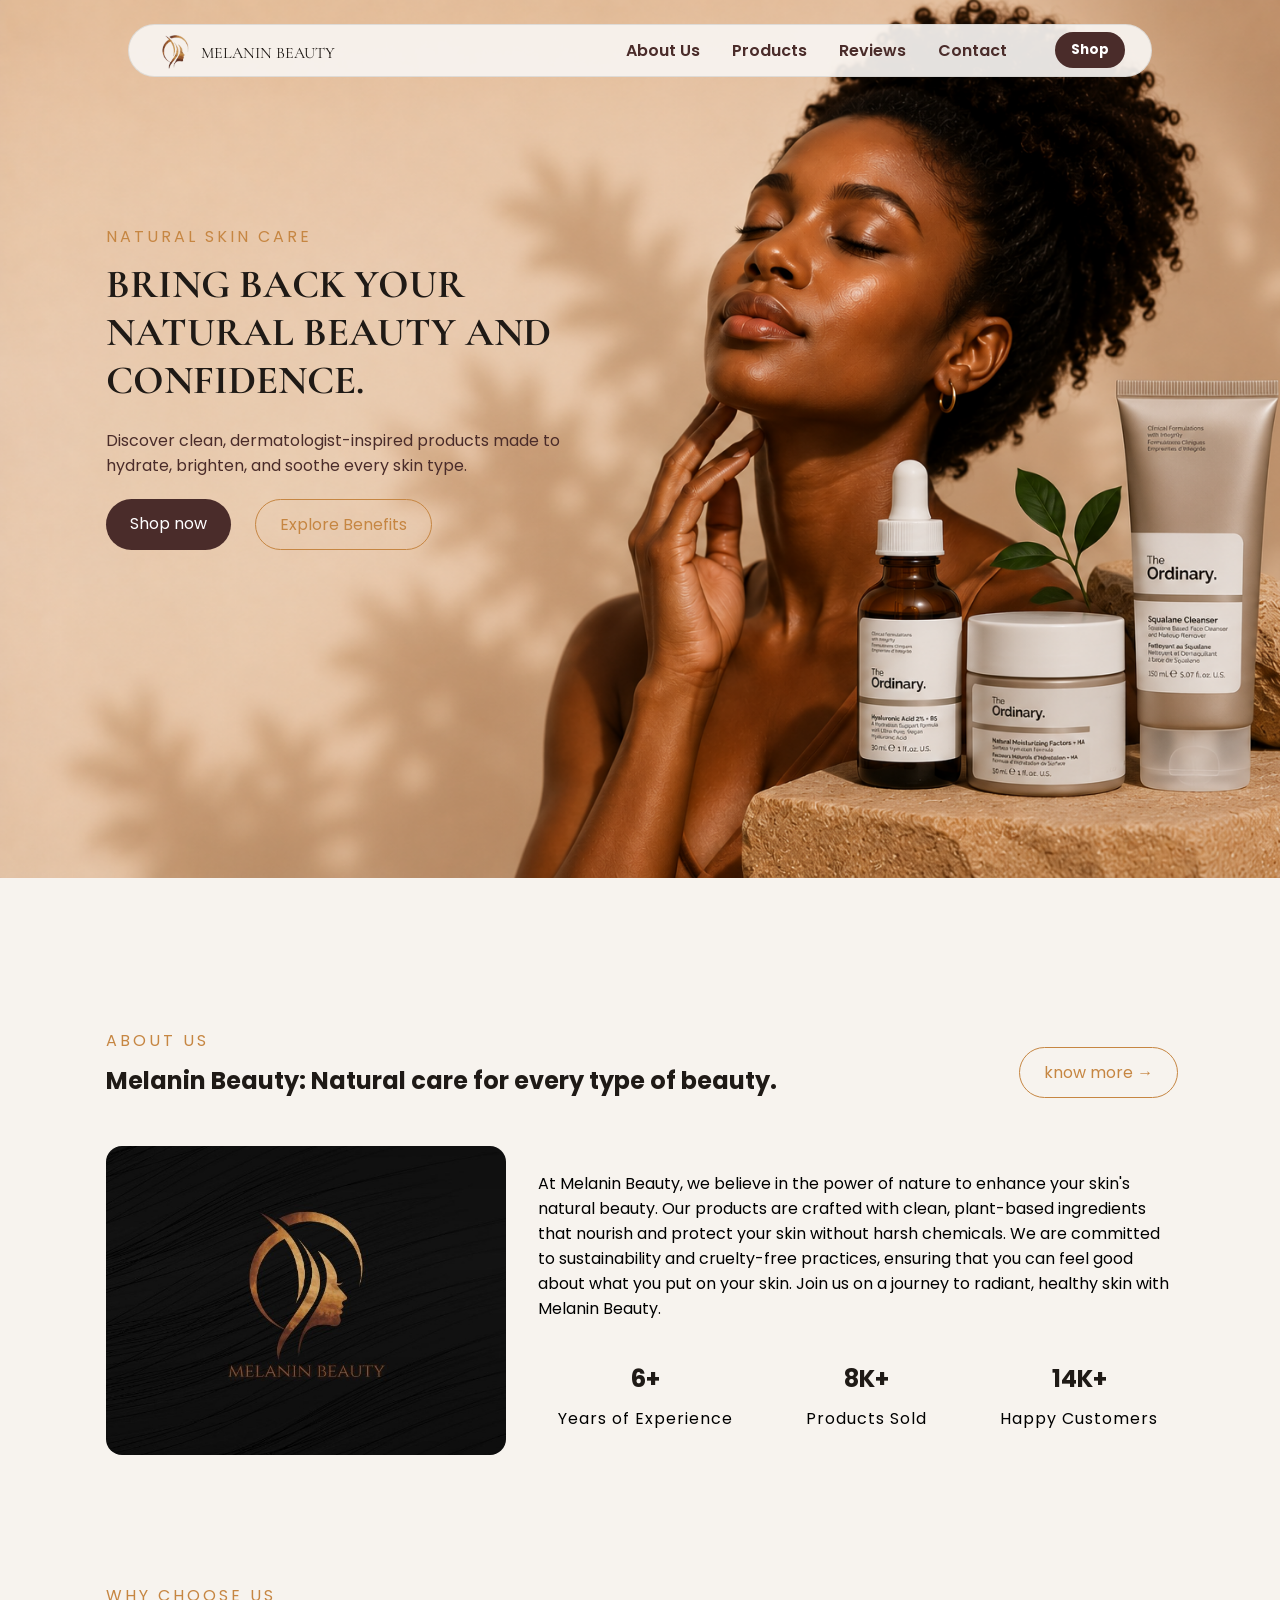
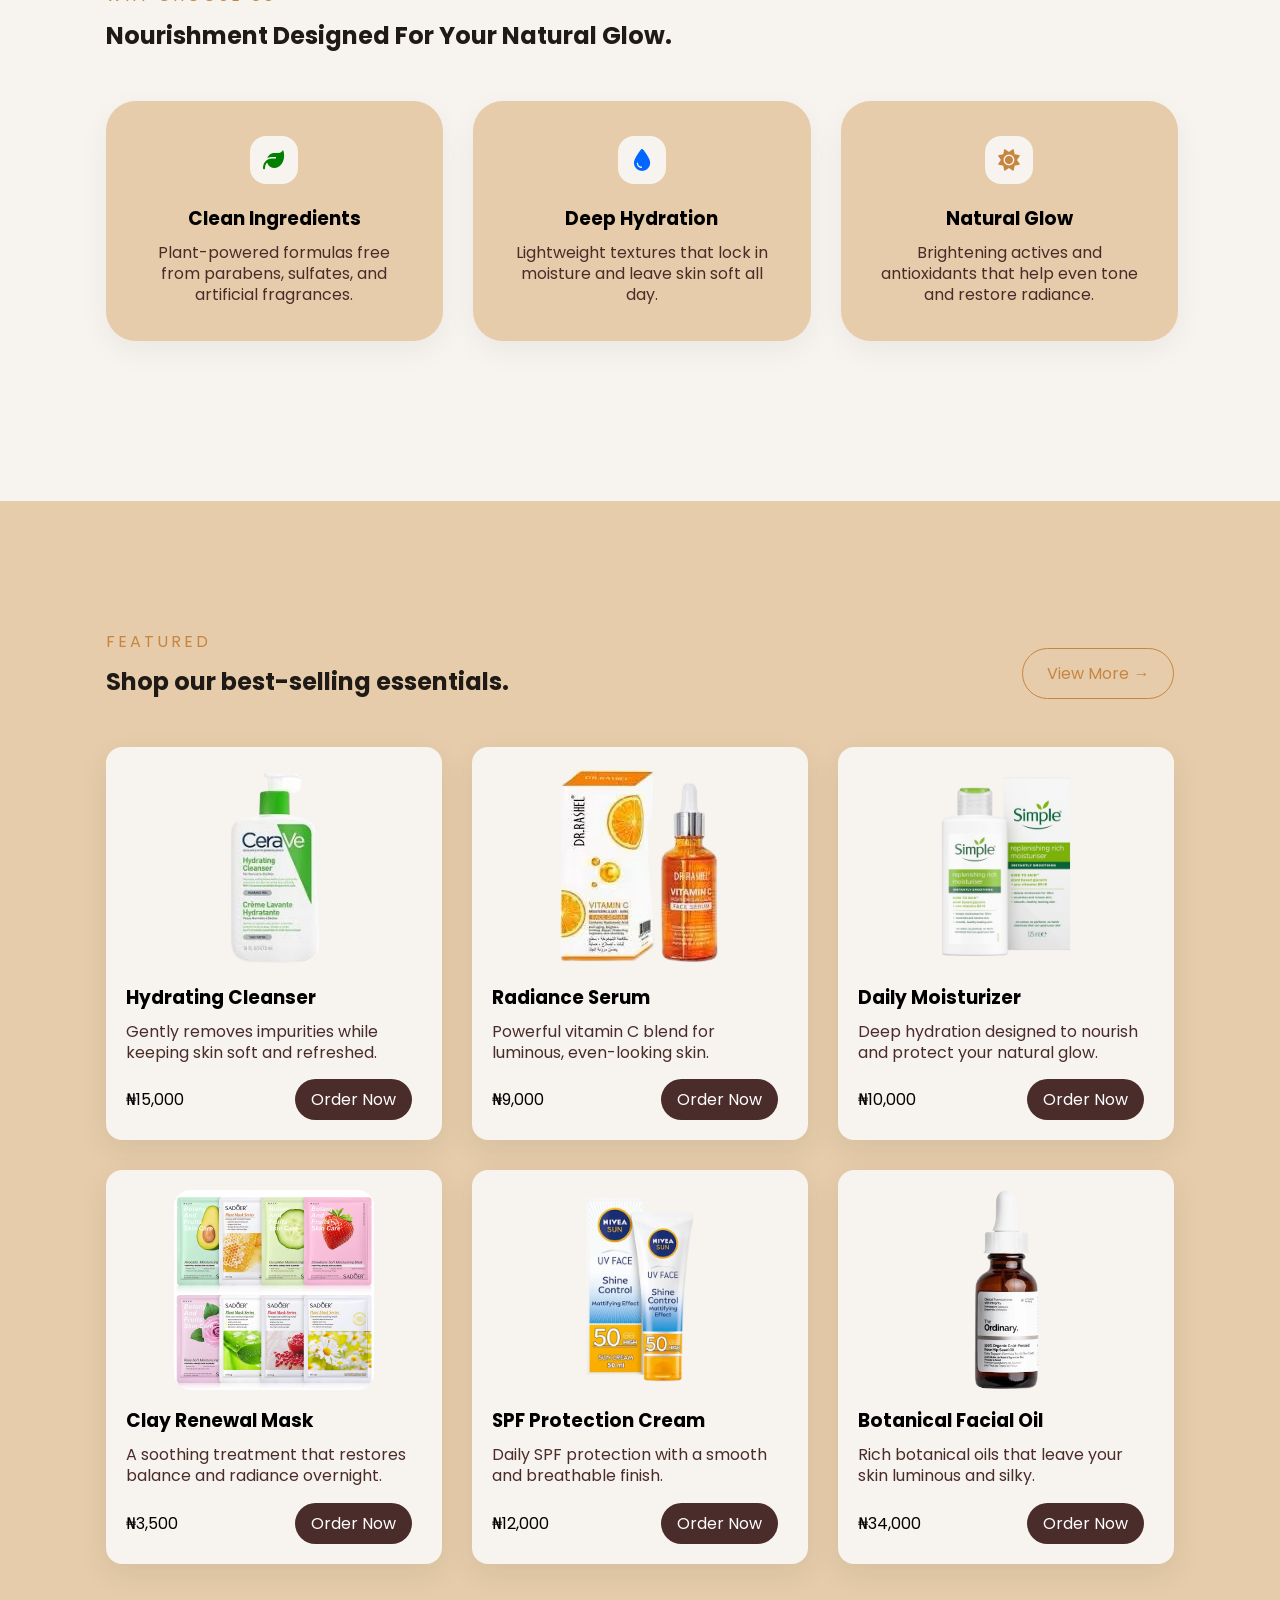
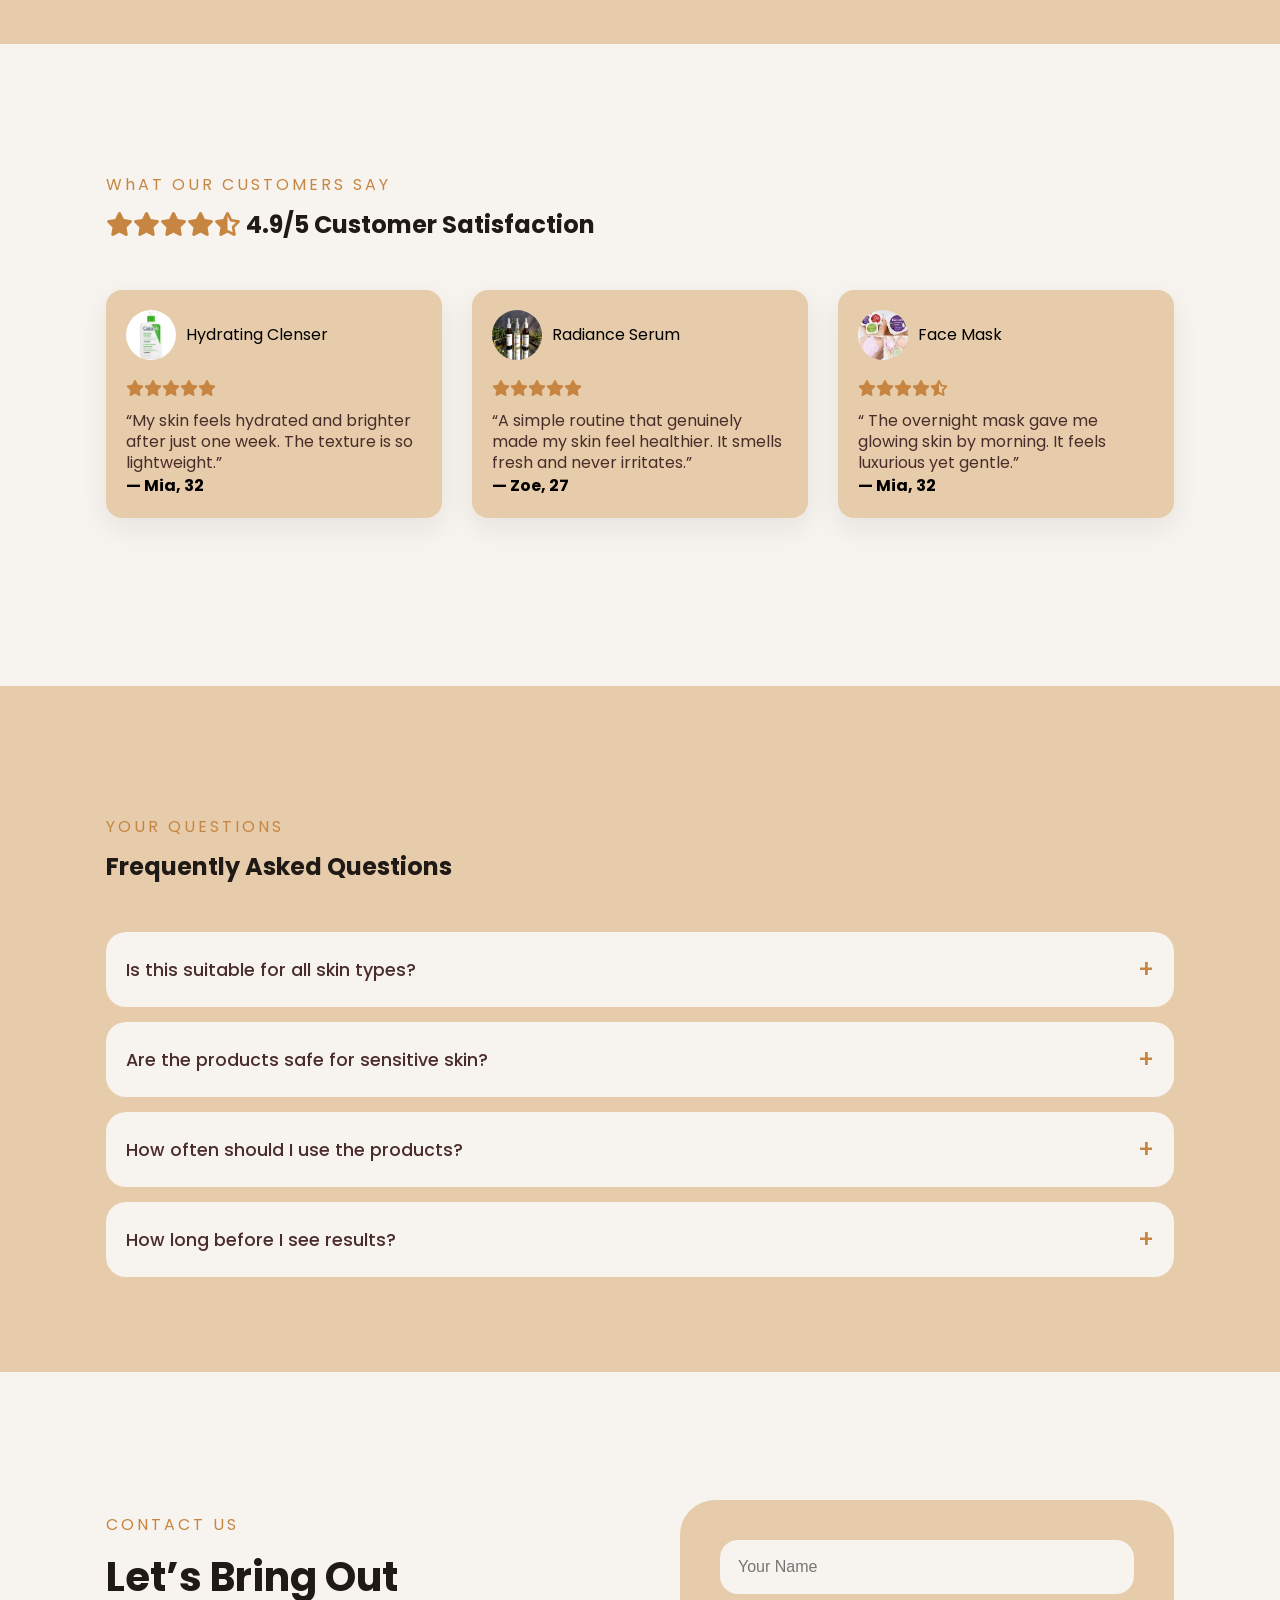
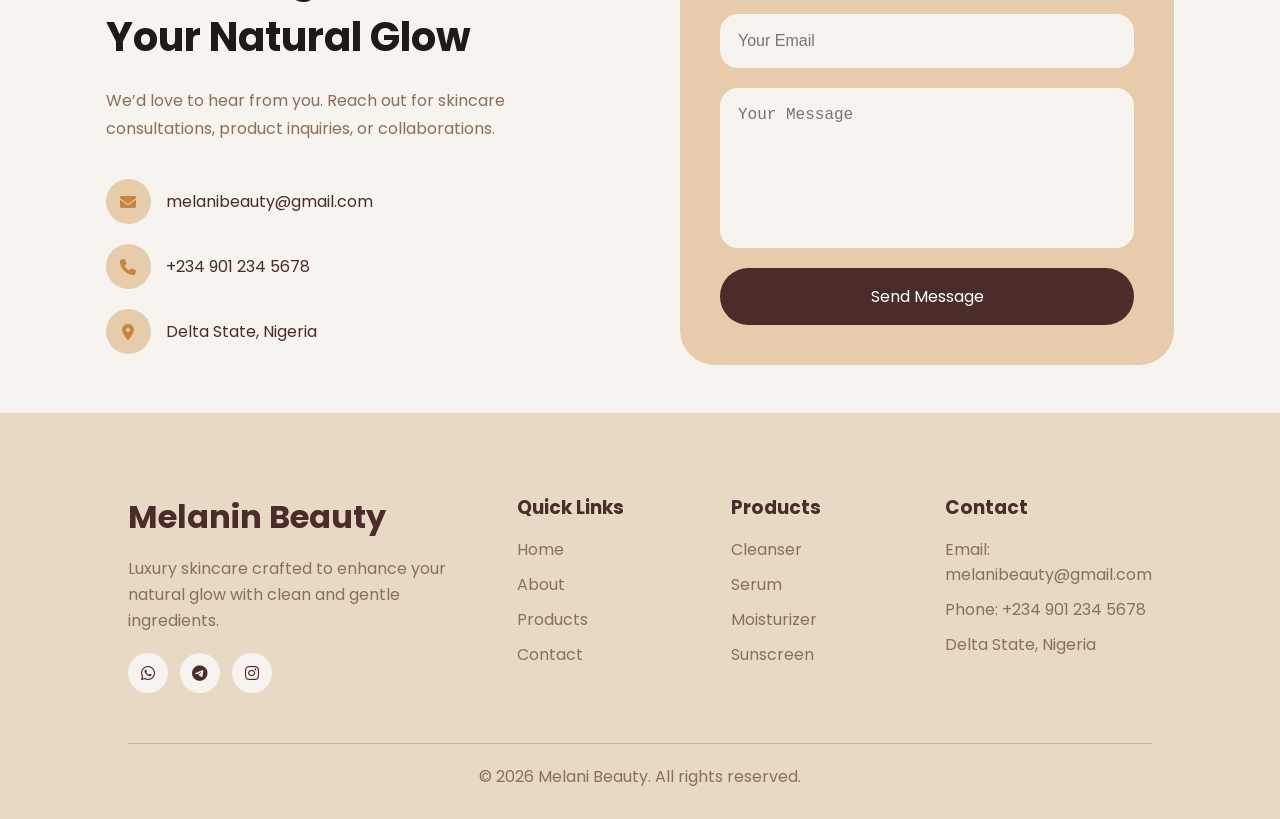
==== commit afd65eea: "netlify form" ====
--- a/index.html
+++ b/index.html
@@ -484,12 +484,33 @@
           </div>
 
           <div class="contact-form">
-            <form>
-              <input type="text" placeholder="Your Name" />
-
-              <input type="email" placeholder="Your Email" />
-
-              <textarea placeholder="Your Message"></textarea>
+            <form
+              name="contact"
+              method="POST"
+              data-netlify="true"
+              netlify-honeypot="bot-field"
+            >
+              <input type="hidden" name="form-name" value="contact" />
+              <p style="display: none">
+                <label
+                  >Don’t fill this out if you’re human: <input name="bot-field"
+                /></label>
+              </p>
+
+              <input type="text" name="name" placeholder="Your Name" required />
+
+              <input
+                type="email"
+                name="email"
+                placeholder="Your Email"
+                required
+              />
+
+              <textarea
+                name="message"
+                placeholder="Your Message"
+                required
+              ></textarea>
 
               <button type="submit">Send Message</button>
             </form>
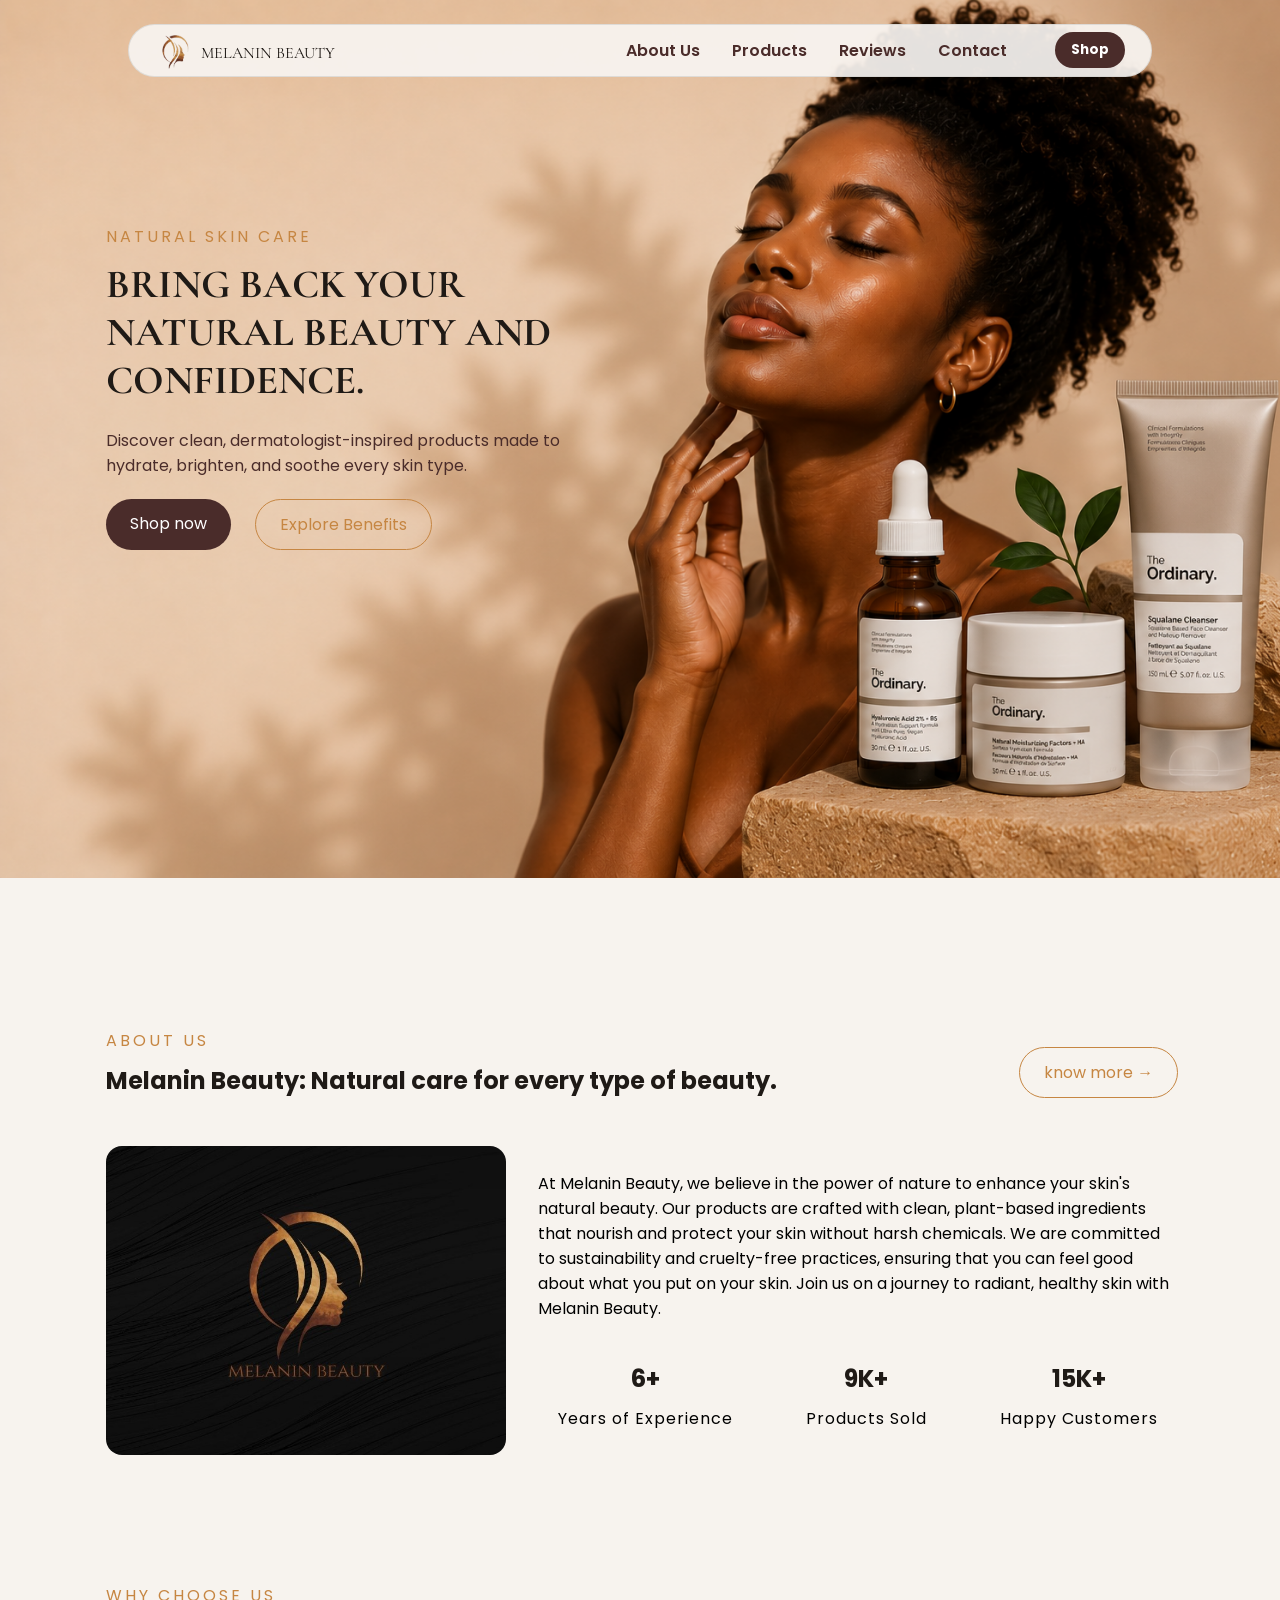
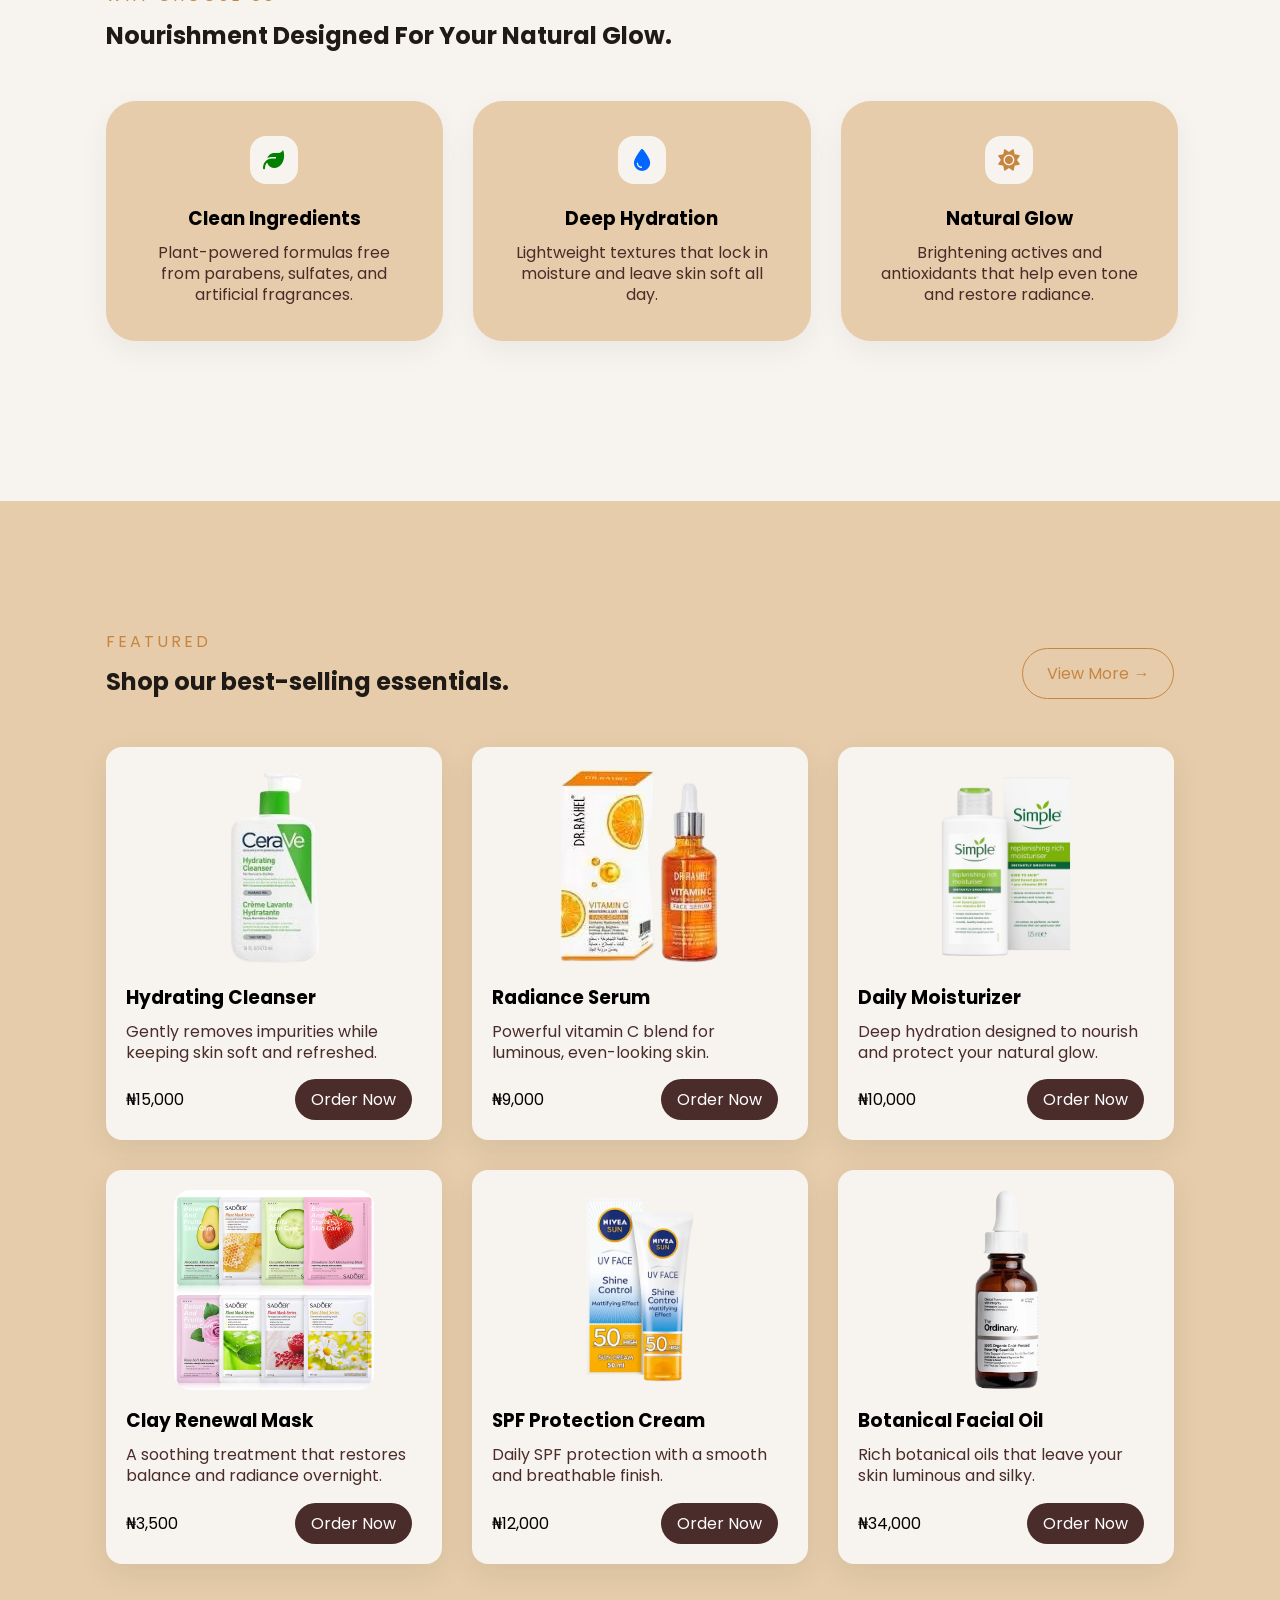
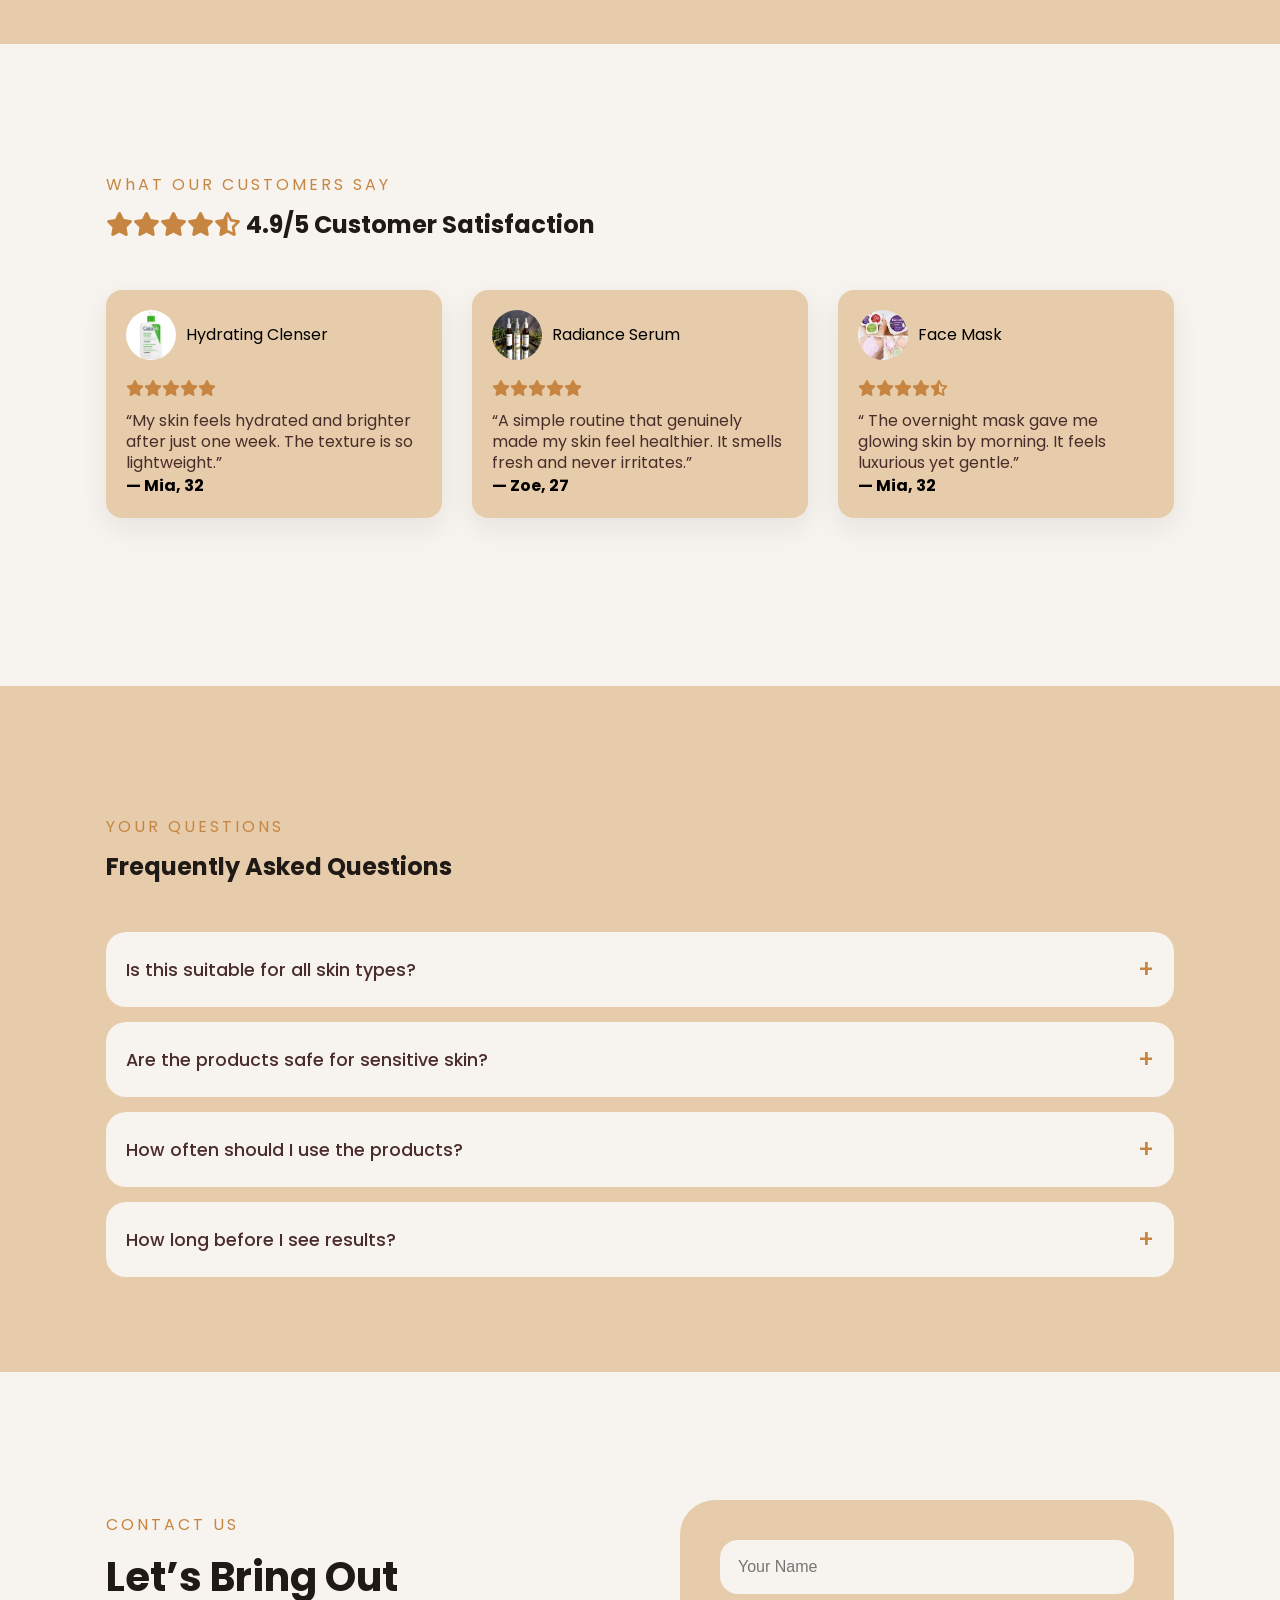
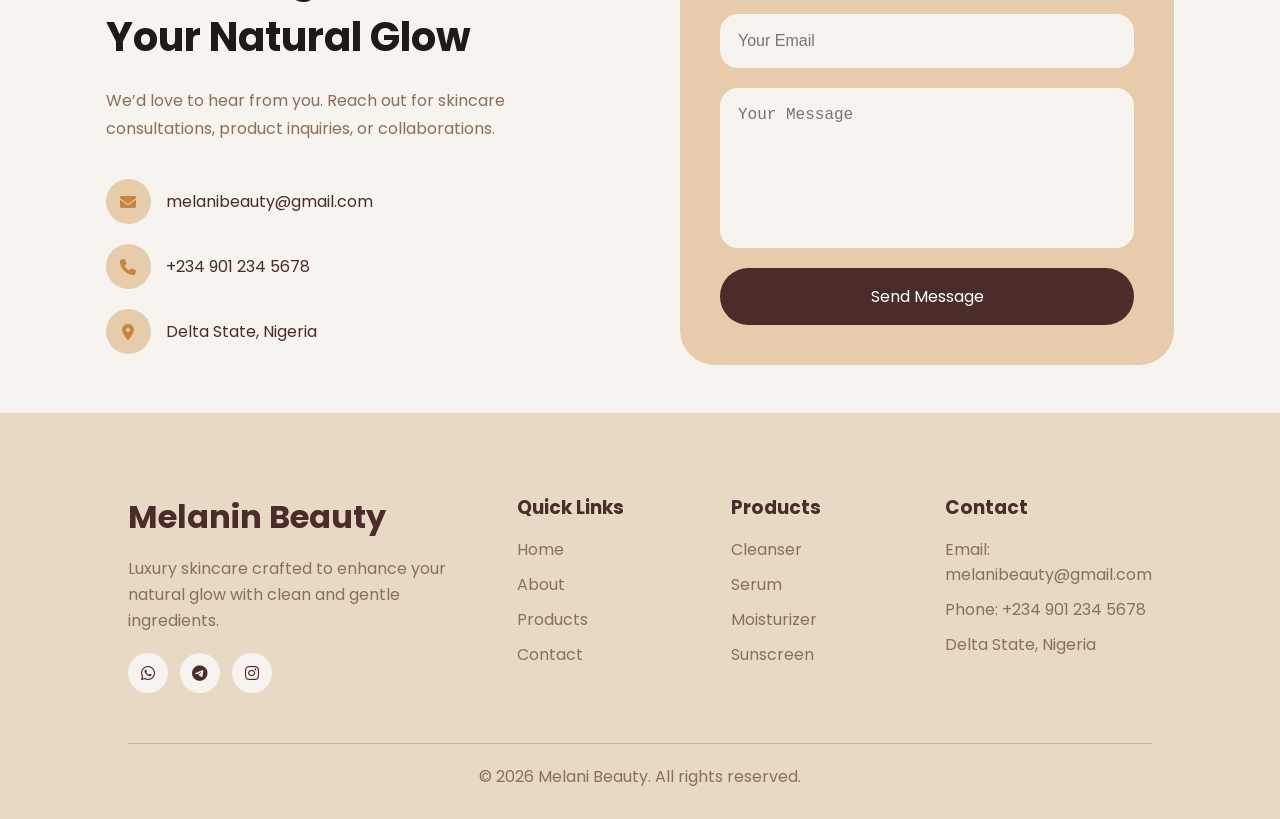
==== commit 5b9c8f0f: "preload" ====
--- a/index.html
+++ b/index.html
@@ -19,6 +19,18 @@
       rel="stylesheet"
       href="https://cdnjs.cloudflare.com/ajax/libs/font-awesome/6.5.1/css/all.min.css"
     />
+    <!-- Image Preloads -->
+    <link rel="preload" as="image" href="1000046789-removebg-preview.png" />
+    <!-- <link rel="preload" as="image" href="Screenshot_20260519-163848.jpg" />
+    <link rel="preload" as="image" href="cleanser_1-removebg-preview.png" />
+    <link rel="preload" as="image" href="serum_3-removebg-preview.png" />
+    <link rel="preload" as="image" href="simple-removebg-preview.png" />
+    <link rel="preload" as="image" href="facemask.avif" />
+    <link rel="preload" as="image" href="sunscreen1-removebg-preview.png" />
+    <link rel="preload" as="image" href="facial_oil_1-removebg-preview.png" />
+    <link rel="preload" as="image" href="cleanser 1.jpg" />
+    <link rel="preload" as="image" href="testimonial.jfif" />
+    <link rel="preload" as="image" href="face mask 2.jpg" /> -->
     <title>MELANIN BEAUTY</title>
   </head>
   <body>
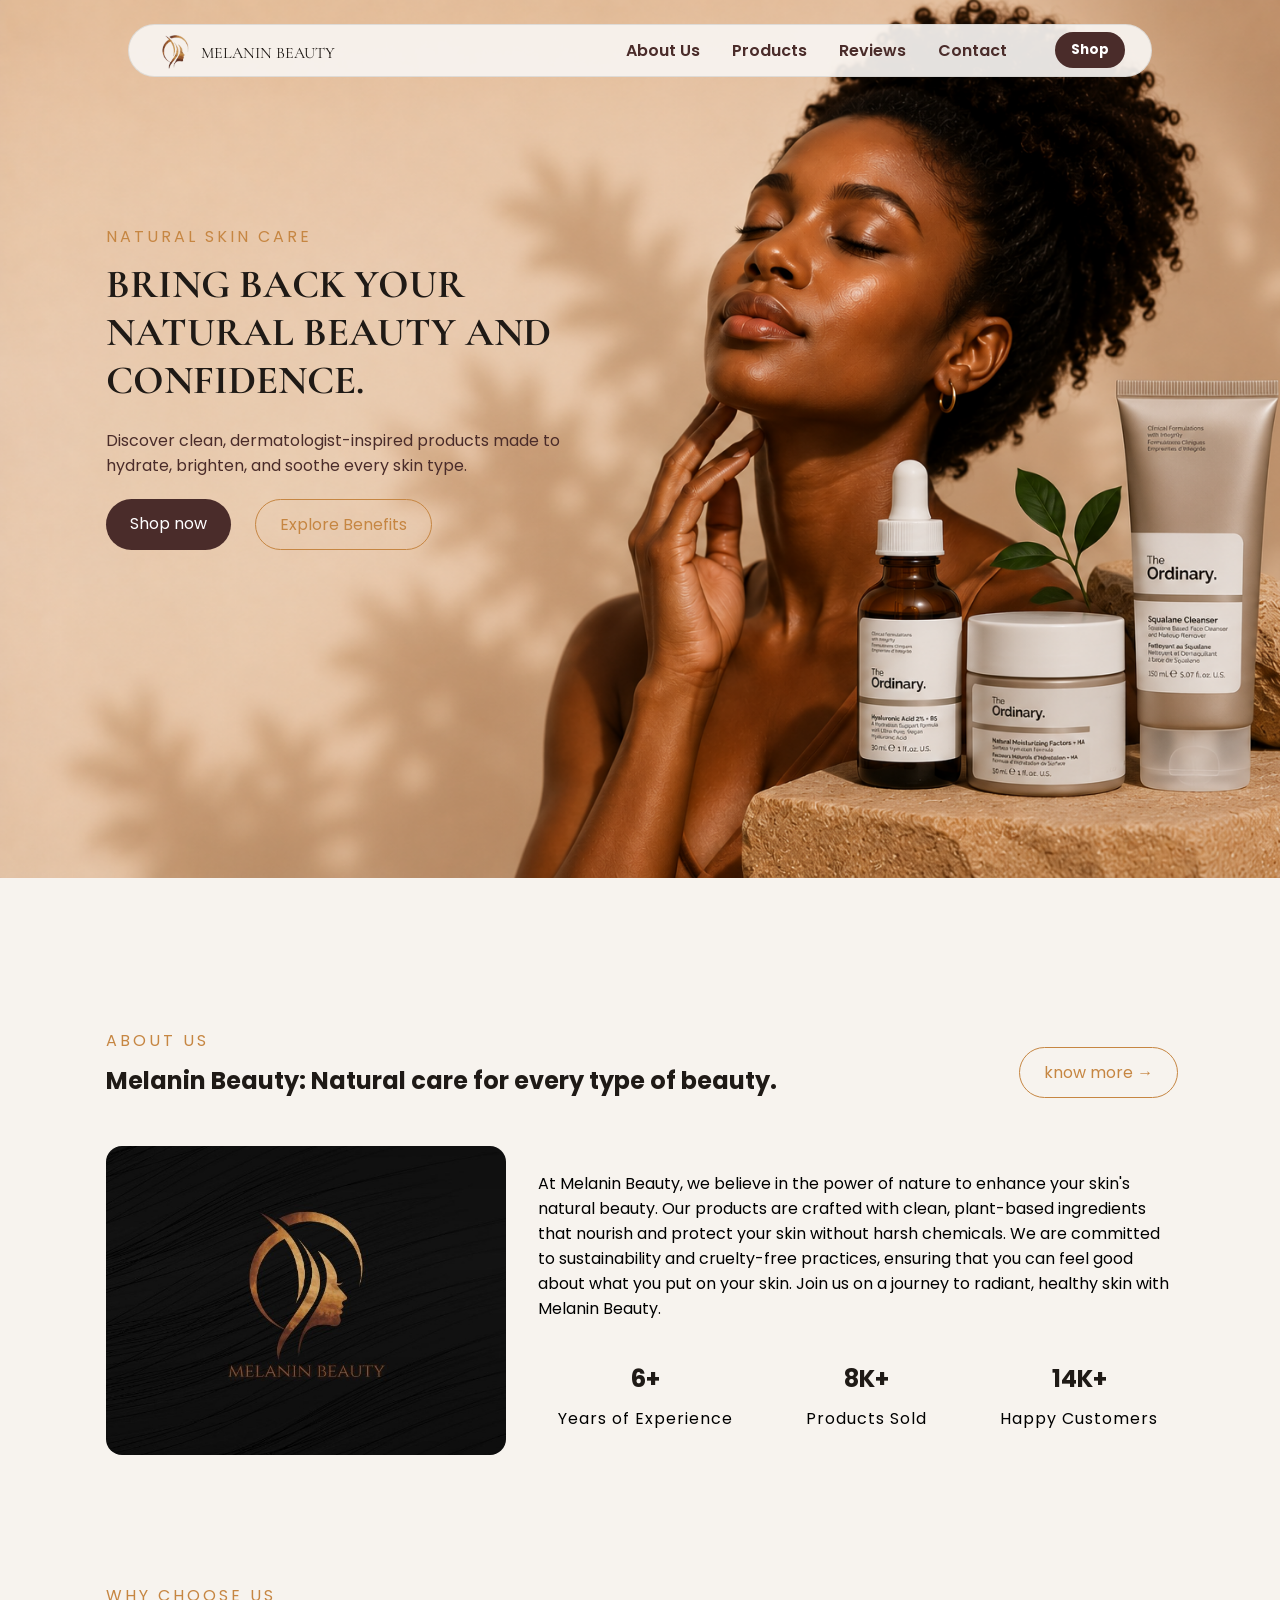
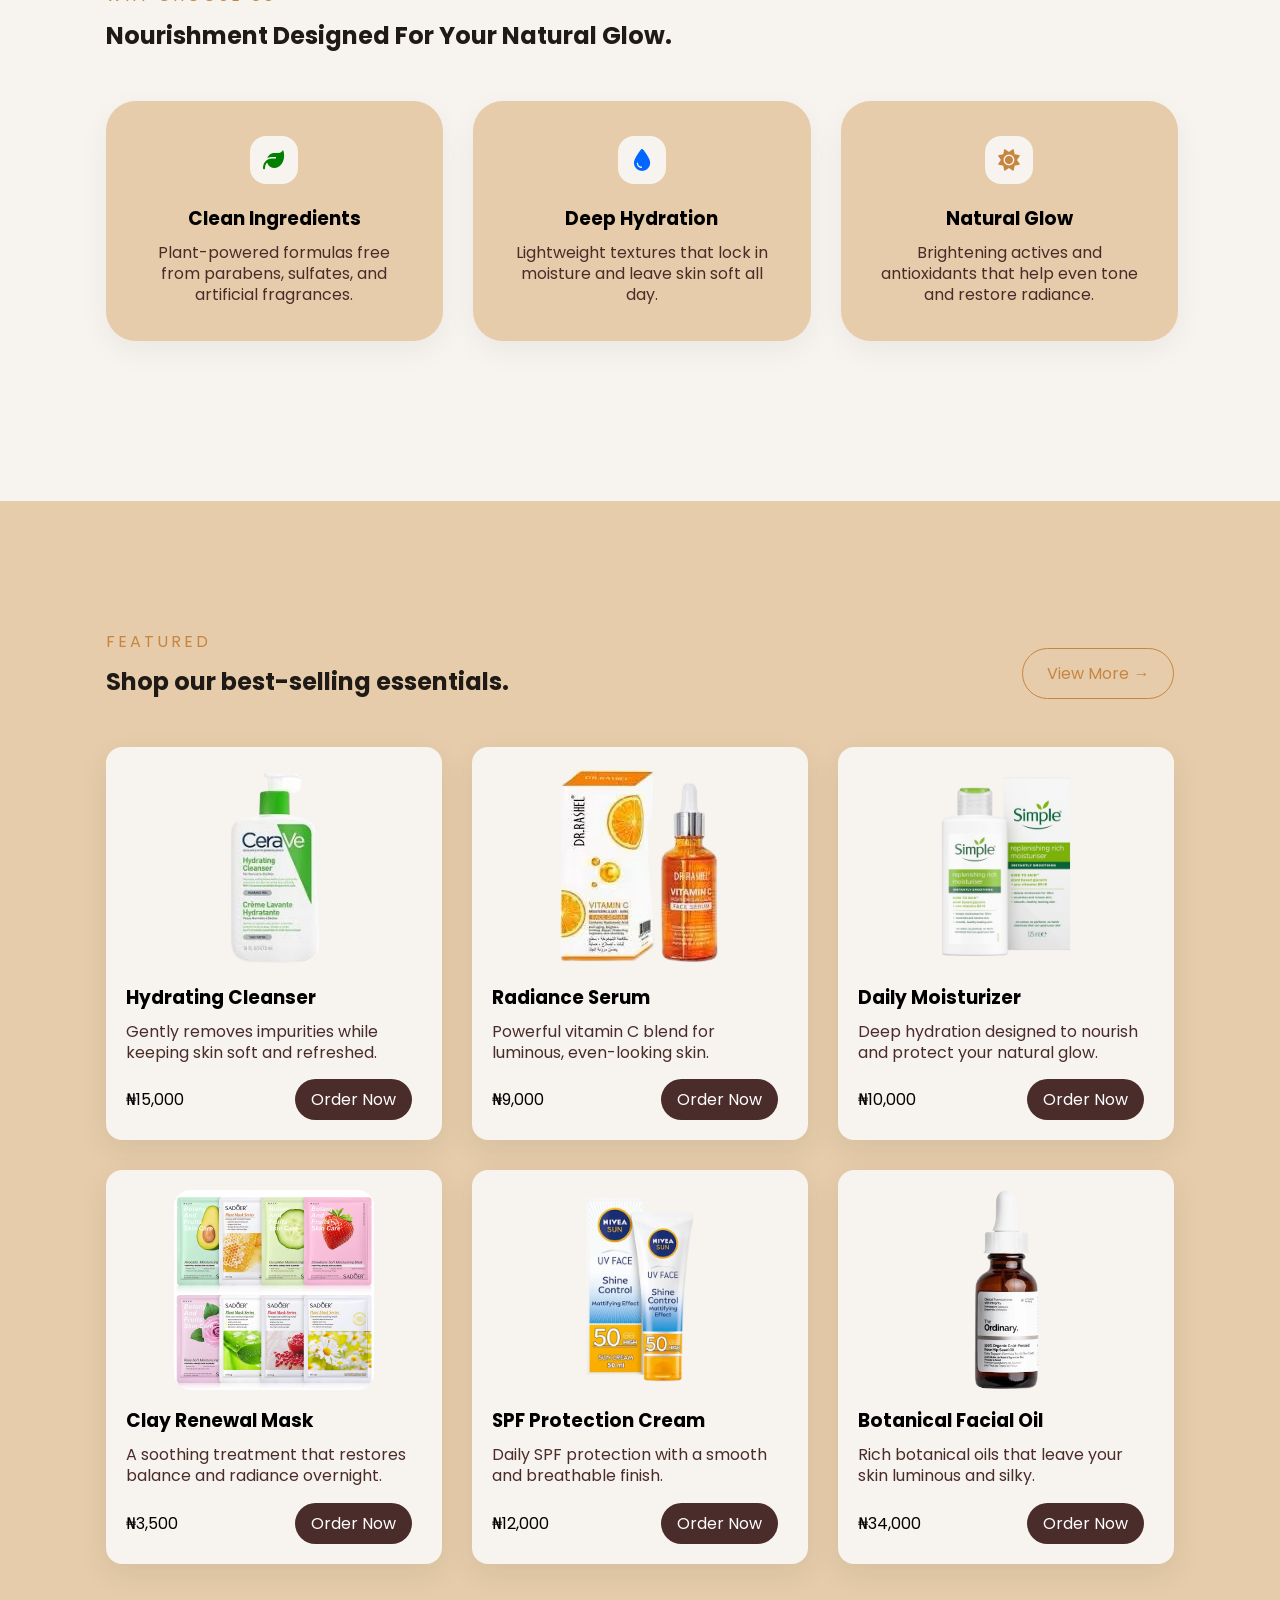
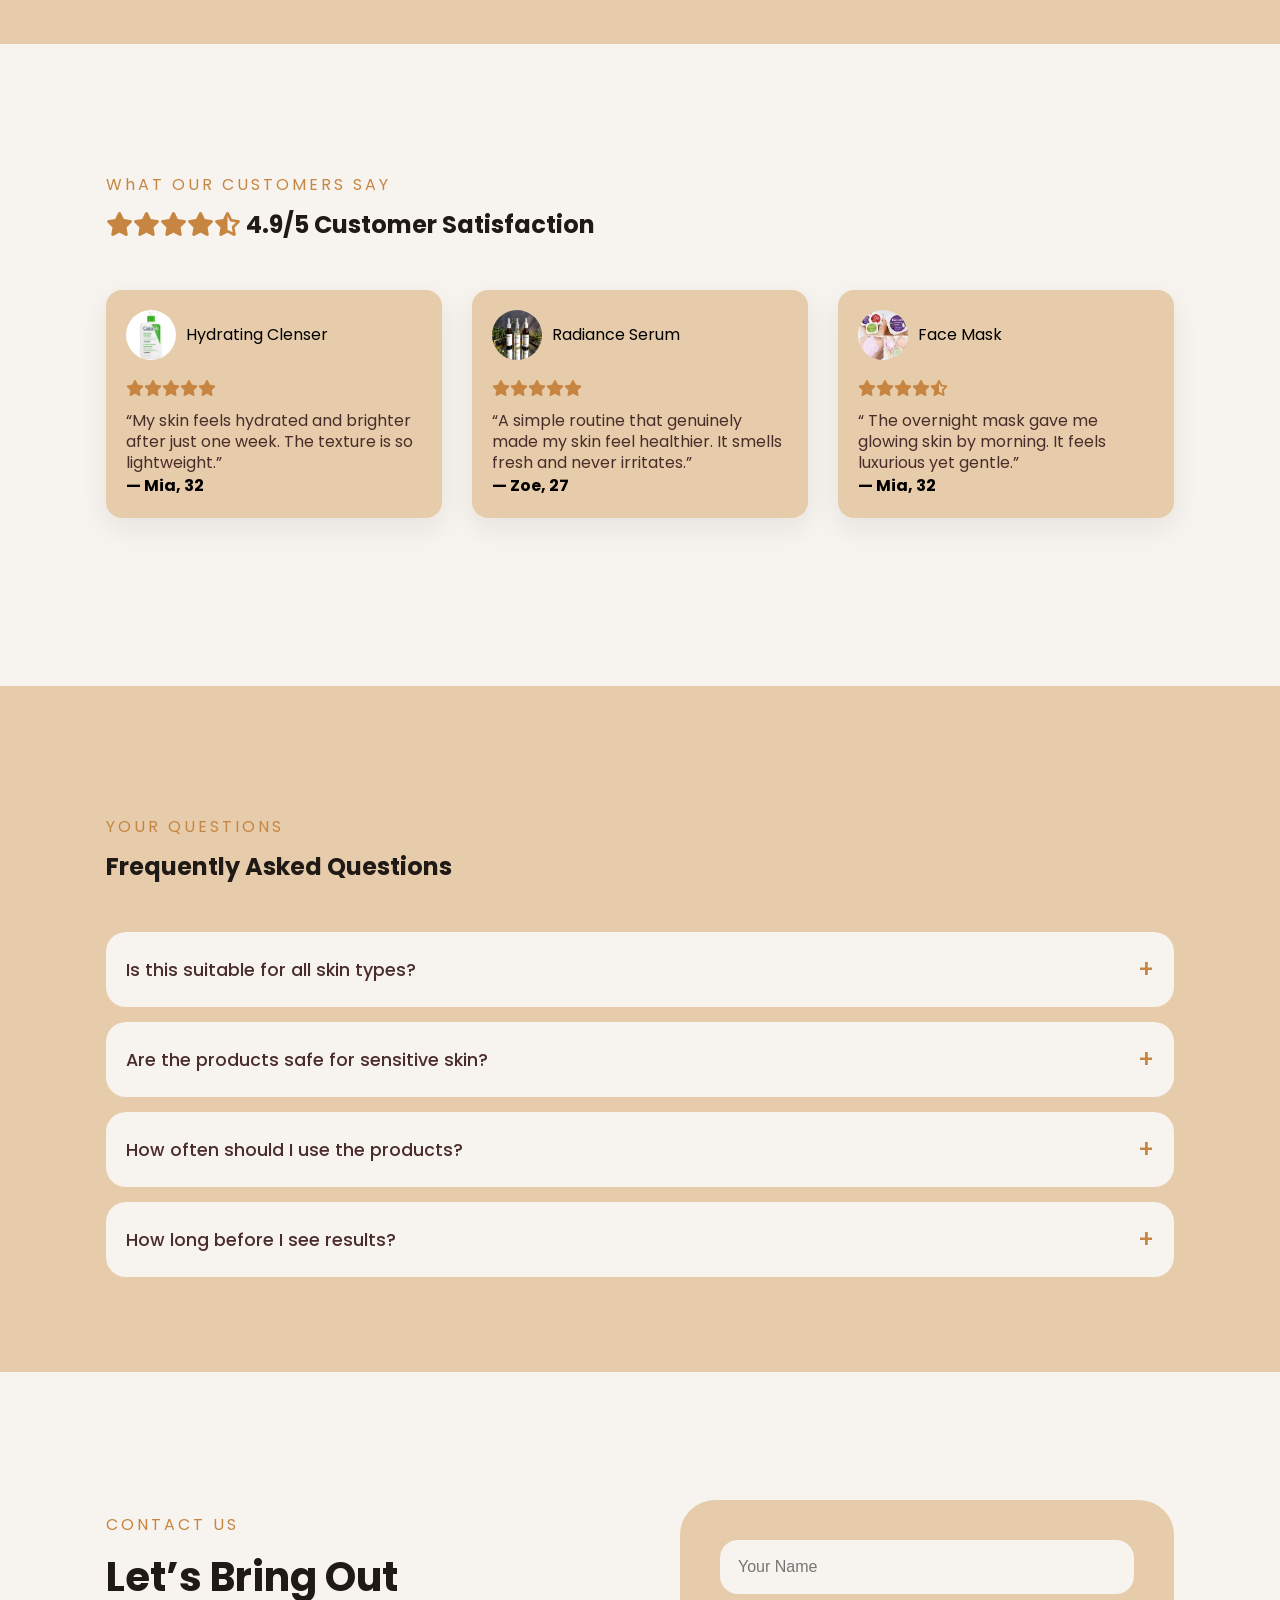
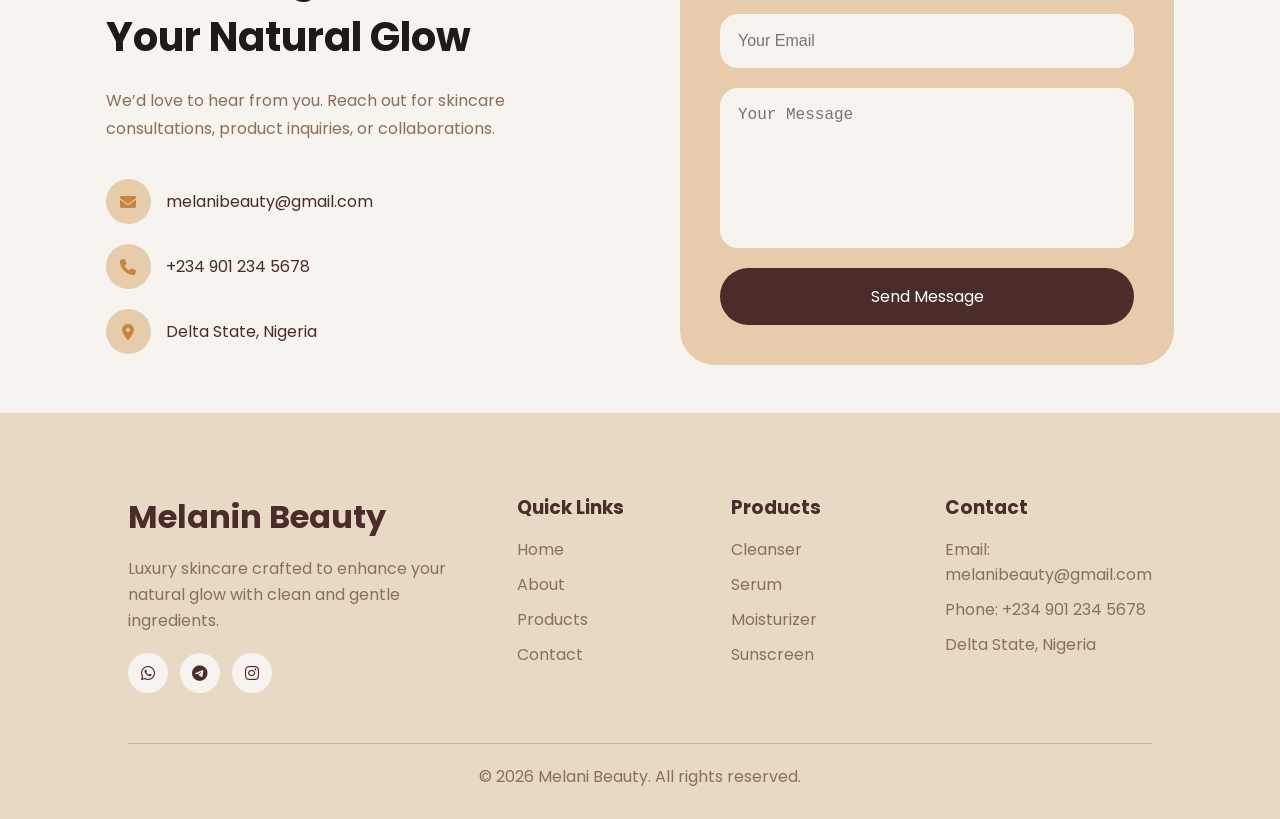
==== commit b29ab7ad: "change number" ====
--- a/index.html
+++ b/index.html
@@ -544,7 +544,7 @@
 
           <div class="social-icons">
             <a
-              href="https://wa.me/2348012345678?text=Hi%20Melanin%20Beauty,%20I'm%20interested%20in%20your%20skincare%20products."
+              href="https://wa.me/2349023679816?text=Hi%20Melanin%20Beauty,%20I'm%20interested%20in%20your%20skincare%20products."
               target="_blank"
             >
               <i class="fa-brands fa-whatsapp"></i>
